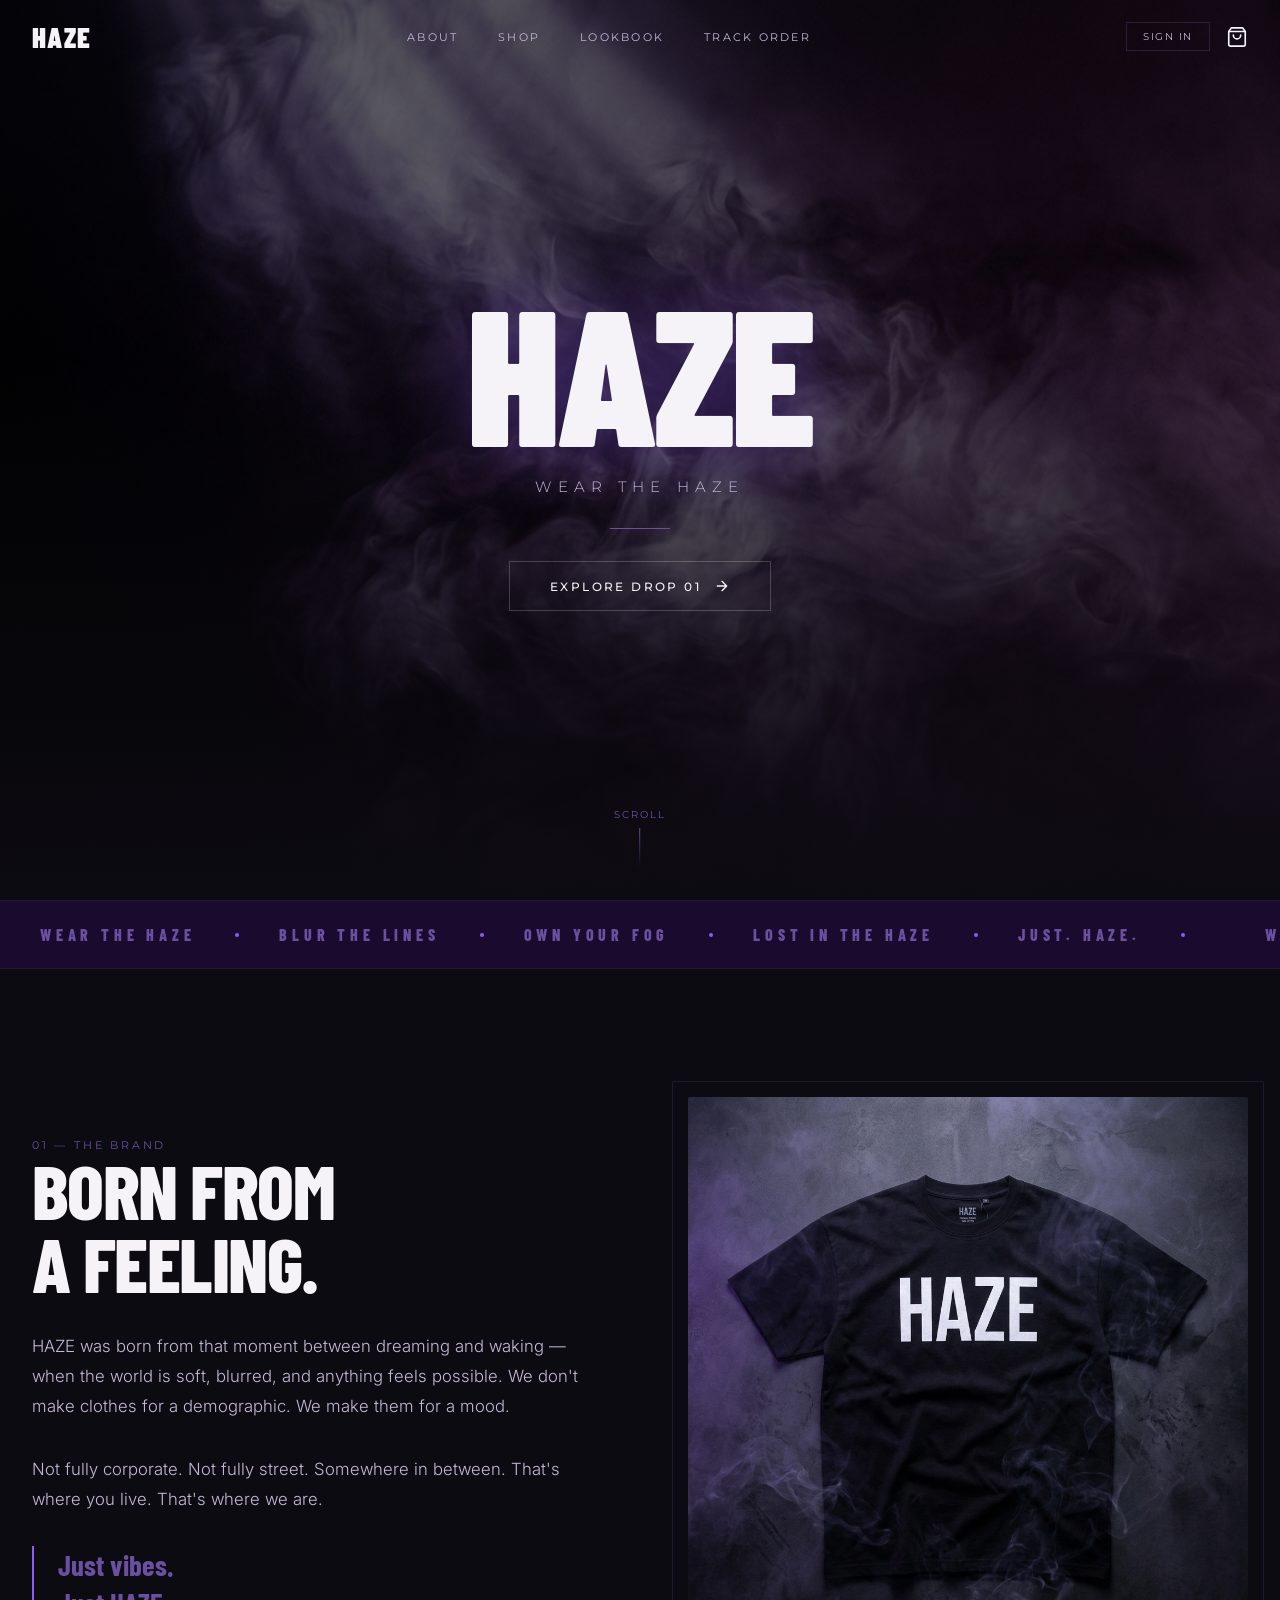
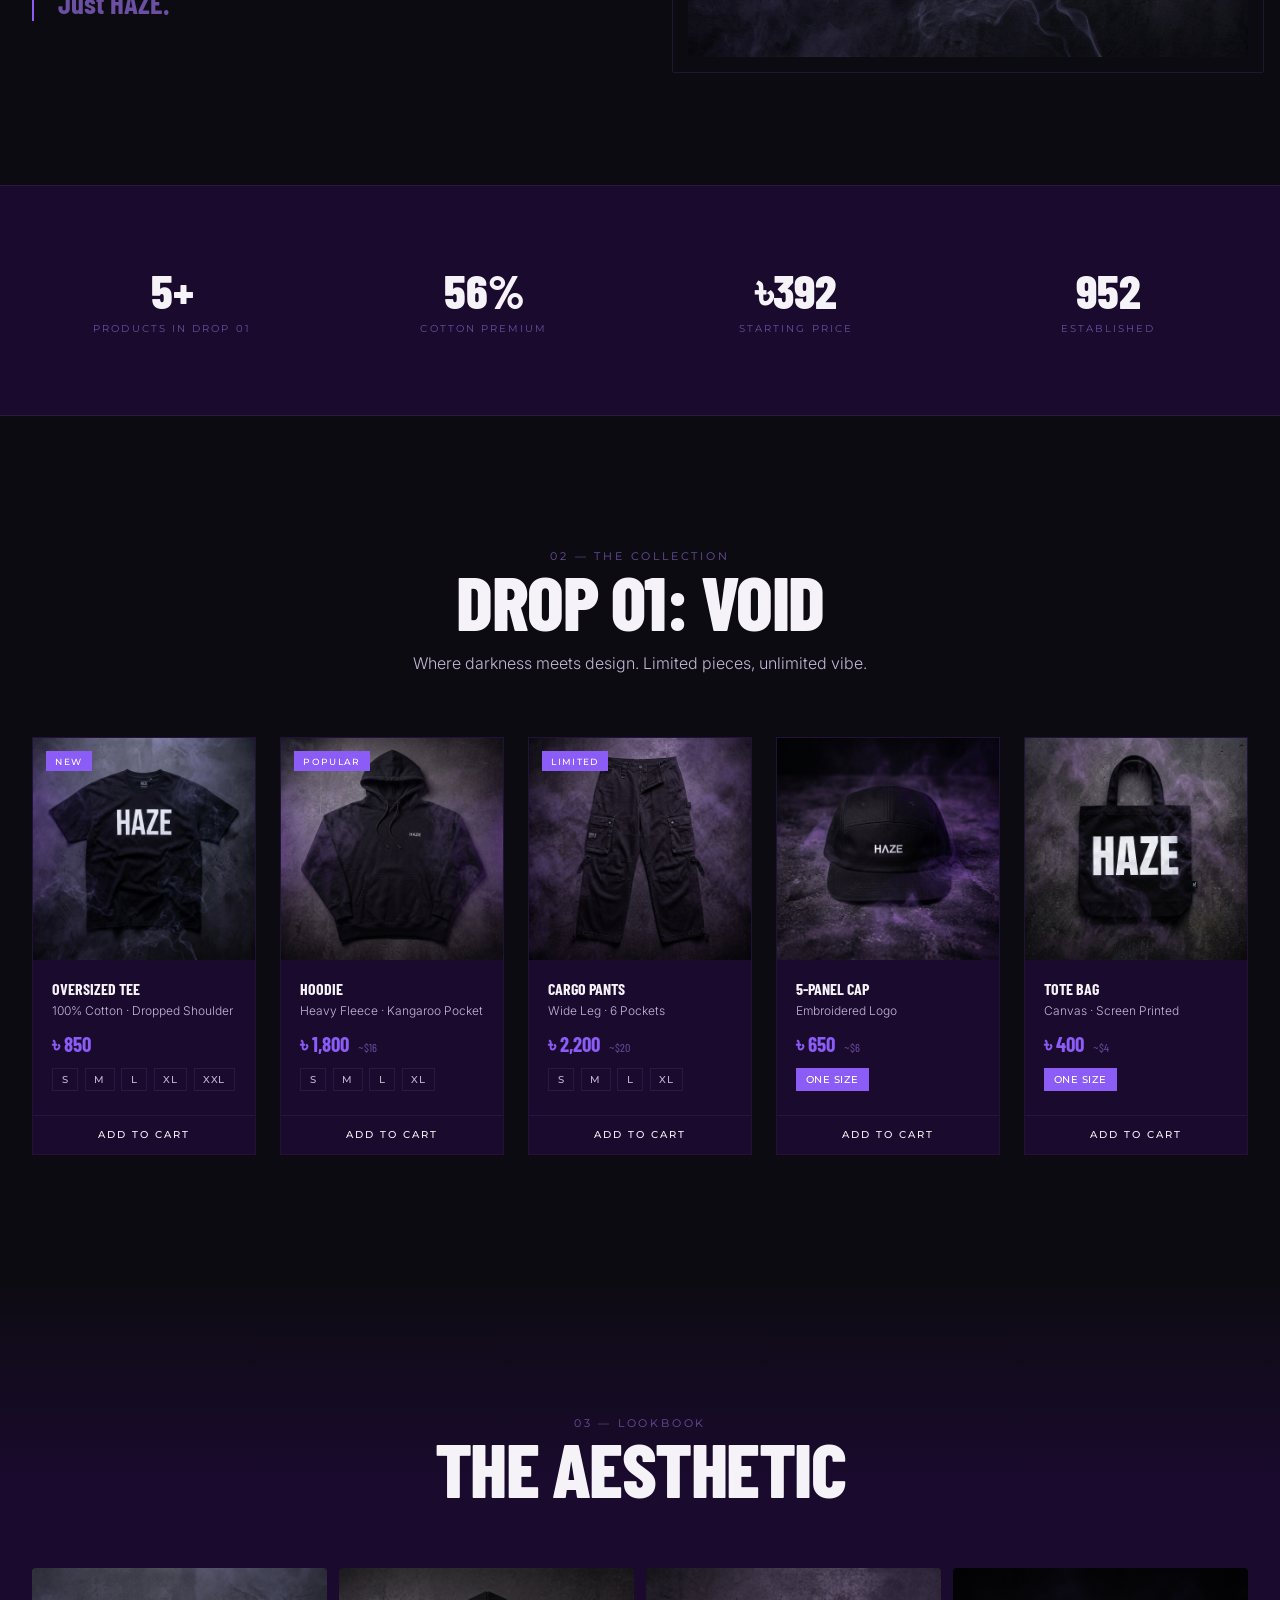
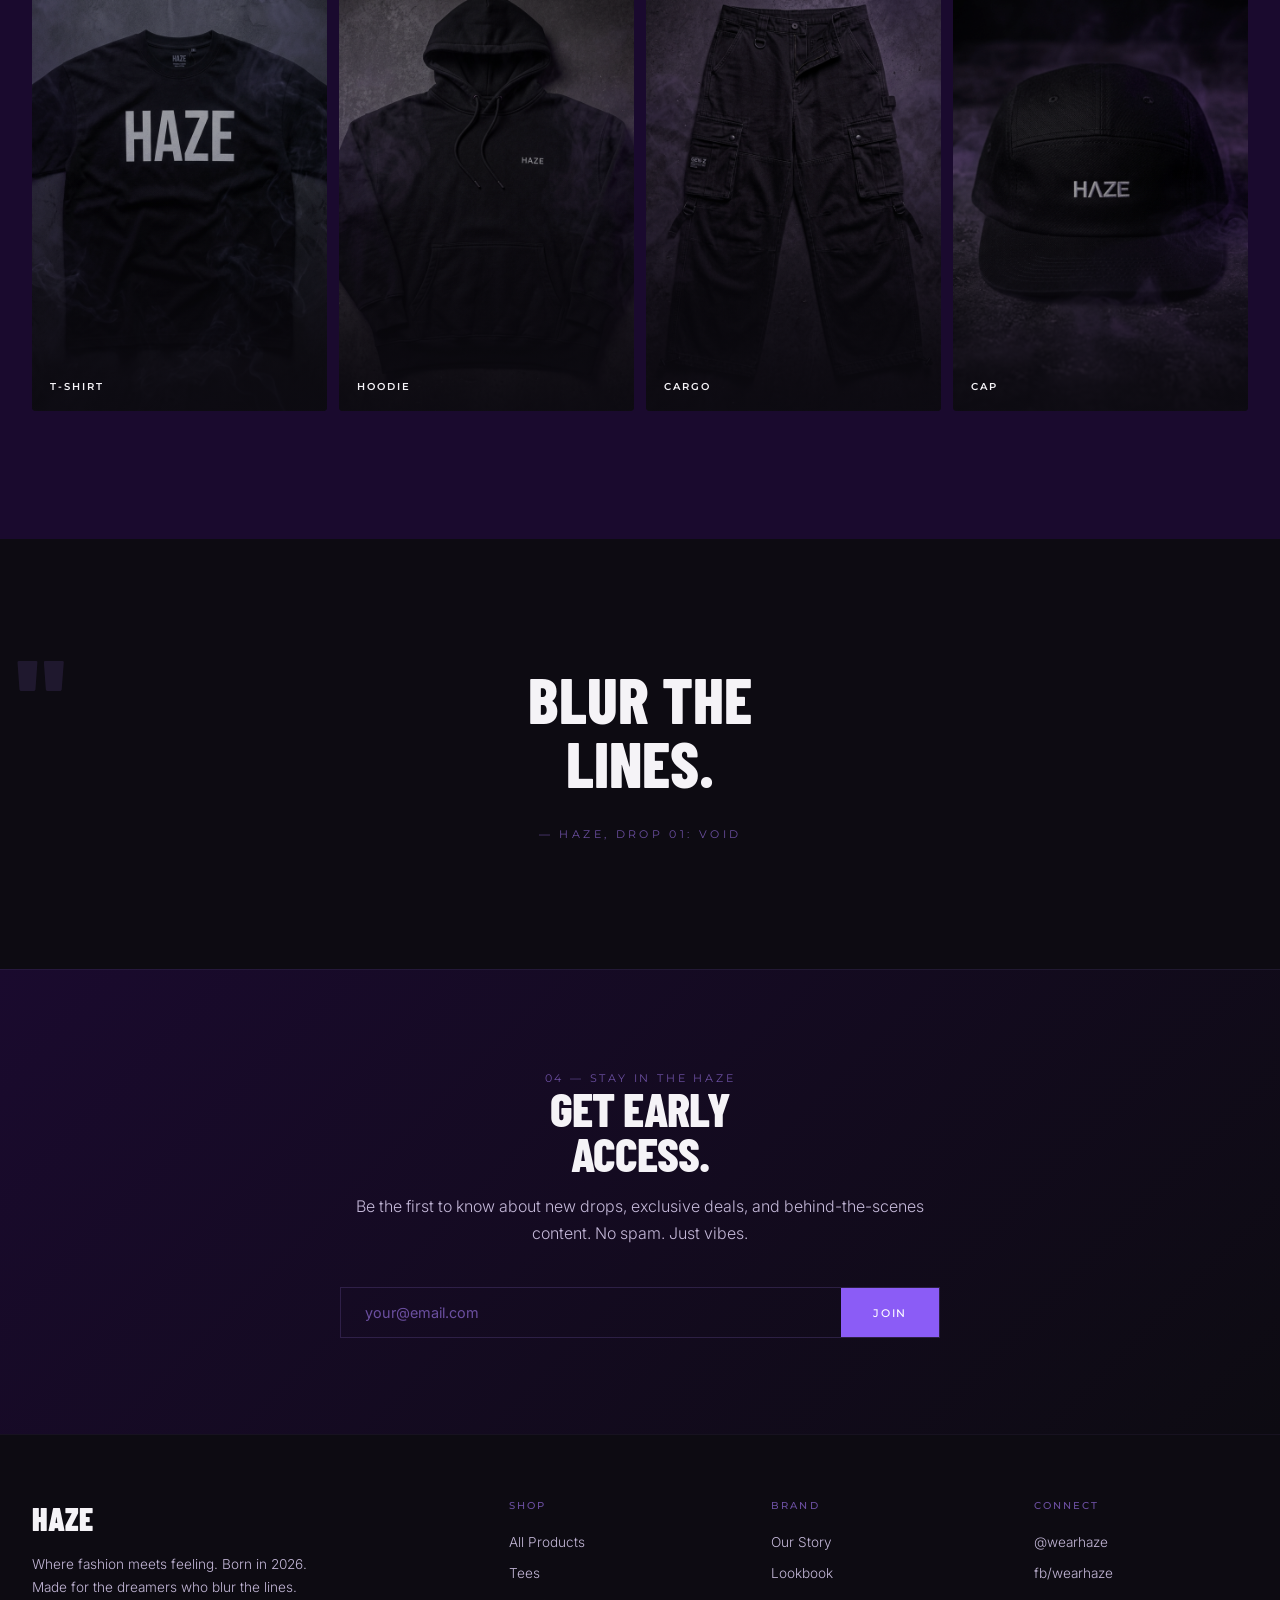
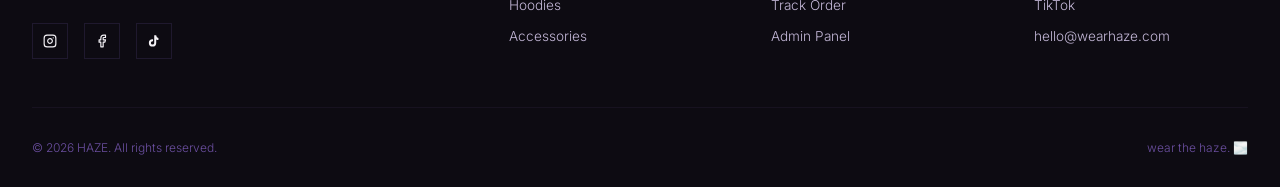
==== index.html @ 968340c3 "feat: add Meta Pixel (1795375104968007) to all pages with smart event tracking" ====
<!DOCTYPE html>
<html lang="en">
<head>
  <meta charset="UTF-8">
  <meta name="viewport" content="width=device-width, initial-scale=1.0">
  <meta http-equiv="Cache-Control" content="no-cache, no-store, must-revalidate">
  <meta http-equiv="Pragma" content="no-cache">
  <meta http-equiv="Expires" content="0">
  <title>HAZE — Wear the Haze | Streetwear Brand</title>
  <meta name="description" content="HAZE — Where fashion meets feeling. Premium Gen-Z streetwear. Oversized tees, hoodies, cargo pants & accessories. Wear the Haze.">
  <meta name="keywords" content="HAZE, streetwear, Gen-Z fashion, clothing brand, urban wear, premium fashion">
  <meta property="og:title" content="HAZE — Wear the Haze">
  <meta property="og:description" content="Premium Gen-Z streetwear. Where fashion meets feeling.">
  <meta property="og:type" content="website">
  <meta property="og:url" content="https://wearhaze.com">
  <link rel="stylesheet" href="style.css?v=11">
  <link rel="icon" href="data:image/svg+xml,<svg xmlns='http://www.w3.org/2000/svg' viewBox='0 0 100 100'><text y='85' font-size='80'>🌫</text></svg>">
  <!-- Meta Pixel -->
  <script>
  !function(f,b,e,v,n,t,s){if(f.fbq)return;n=f.fbq=function(){n.callMethod?
  n.callMethod.apply(n,arguments):n.queue.push(arguments)};
  if(!f._fbq)f._fbq=n;n.push=n;n.loaded=!0;n.version='2.0';
  n.queue=[];t=b.createElement(e);t.async=!0;
  t.src=v;s=b.getElementsByTagName(e)[0];
  s.parentNode.insertBefore(t,s)}(window, document,'script',
  'https://connect.facebook.net/en_US/fbevents.js');
  fbq('init', '1795375104968007');
  fbq('track', 'PageView');
  </script>
  <noscript><img height="1" width="1" style="display:none" src="https://www.facebook.com/tr?id=1795375104968007&ev=PageView&noscript=1"/></noscript>
  <!-- End Meta Pixel -->
</head>
<body>

  <!-- LOADER -->
  <div id="loader">
    <div class="loader-text">HAZE</div>
    <div class="loader-bar"><div class="loader-bar-inner"></div></div>
  </div>

  <!-- CURSOR GLOW -->
  <div class="cursor-glow"></div>

  <!-- TOAST -->
  <div id="haze-toast" class="haze-toast"></div>

  <!-- CART OVERLAY -->
  <div id="cart-overlay" class="cart-overlay"></div>

  <!-- CART DRAWER -->
  <div id="cart-drawer" class="cart-drawer">
    <div class="cart-header">
      <div class="cart-title">Your Cart <span class="cart-count" id="cart-count-drawer" style="display:none">0</span></div>
      <button class="cart-close-btn" id="cart-close">✕</button>
    </div>
    <div class="cart-body" id="cart-body"></div>
    <div class="cart-footer" id="cart-footer" style="display:none">
      <div class="cart-subtotals">
        <div class="cart-row"><span>Subtotal</span><span id="cart-total-amt">৳ 0</span></div>
        <div class="cart-row"><span>Shipping</span><span id="cart-shipping-amt">৳ 80</span></div>
        <div class="cart-row cart-grand"><span>Total</span><span id="cart-grand-total">৳ 0</span></div>
      </div>
      <button class="cart-checkout-btn" id="cart-checkout-btn">Proceed to Checkout</button>
      <a href="#products" class="cart-continue" id="cart-continue">← Continue Shopping</a>
    </div>
  </div>

  <!-- MOBILE MENU -->
  <div class="mobile-menu" id="mobile-menu">
    <a href="#home">Home</a>
    <a href="#about">About</a>
    <a href="#products">Shop</a>
    <a href="#lookbook">Lookbook</a>
    <a href="account.html">Track Order</a>
    <a href="#newsletter">Contact</a>
  </div>

  <!-- NAVBAR -->
  <nav class="navbar" id="navbar">
    <div class="container">
      <a href="#home" class="nav-logo">HAZE</a>
      <div class="nav-links">
        <a href="#about">About</a>
        <a href="#products">Shop</a>
        <a href="#lookbook">Lookbook</a>
        <a href="account.html">Track Order</a>
        <span id="nav-admin-link" style="display:none"><a href="admin.html" style="color:var(--accent)">Admin ⚡</a></span>
      </div>
      <div style="display:flex;align-items:center;gap:1rem">
        <!-- User Auth Button -->
        <div id="nav-user-area" style="position:relative">
          <!-- Shown when logged out -->
          <a href="auth.html" class="nav-auth-btn" id="nav-login-btn"
            style="font-family:var(--font-label);font-size:0.65rem;letter-spacing:0.15em;text-transform:uppercase;color:var(--ash);border:1px solid rgba(107,79,160,0.3);padding:0.45rem 1rem;transition:all 0.3s;display:inline-block">
            Sign In
          </a>
          <!-- Shown when logged in -->
          <div id="nav-user-btn" style="display:none;position:relative">
            <button onclick="toggleUserMenu()" style="font-family:var(--font-label);font-size:0.65rem;letter-spacing:0.1em;text-transform:uppercase;color:var(--ghost);border:1px solid rgba(107,79,160,0.3);padding:0.45rem 1rem;background:rgba(139,92,246,0.08);display:flex;align-items:center;gap:0.5rem;cursor:pointer">
              <span>👤</span><span id="nav-user-name">User</span><span style="font-size:0.5rem">▼</span>
            </button>
            <div id="user-dropdown" style="display:none;position:absolute;right:0;top:110%;background:var(--haze-purple);border:1px solid rgba(107,79,160,0.2);min-width:160px;z-index:999;padding:0.5rem 0">
              <div style="padding:0.5rem 1rem;font-size:0.75rem;color:var(--smoke);border-bottom:1px solid rgba(107,79,160,0.1)" id="nav-user-email"></div>
              <a href="account.html" style="display:block;padding:0.6rem 1rem;font-size:0.8rem;color:var(--ash);transition:background 0.2s" onmouseover="this.style.background='rgba(139,92,246,0.1)'" onmouseout="this.style.background=''">📦 My Orders</a>
              <div id="nav-admin-menu" style="display:none"><a href="admin.html" style="display:block;padding:0.6rem 1rem;font-size:0.8rem;color:var(--accent);transition:background 0.2s" onmouseover="this.style.background='rgba(139,92,246,0.1)'" onmouseout="this.style.background=''">⚡ Admin Panel</a></div>
              <div style="border-top:1px solid rgba(107,79,160,0.1);margin-top:0.3rem;padding-top:0.3rem">
                <button onclick="handleLogout()" style="width:100%;text-align:left;padding:0.6rem 1rem;font-size:0.8rem;color:#f87171;cursor:pointer;transition:background 0.2s" onmouseover="this.style.background='rgba(239,68,68,0.05)'" onmouseout="this.style.background=''">🚪 Sign Out</button>
              </div>
            </div>
          </div>
        </div>
        <!-- Cart Icon -->
        <button class="cart-toggle cart-icon-btn" aria-label="Open cart" id="cart-btn">
          <svg viewBox="0 0 24 24" fill="none" stroke="currentColor" stroke-width="1.8" stroke-linecap="round" stroke-linejoin="round" width="22" height="22"><path d="M6 2L3 6v14a2 2 0 002 2h14a2 2 0 002-2V6l-3-4z"/><line x1="3" y1="6" x2="21" y2="6"/><path d="M16 10a4 4 0 01-8 0"/></svg>
          <span class="cart-count" style="display:none">0</span>
        </button>
        <div class="nav-toggle" id="nav-toggle">
          <span></span><span></span><span></span>
        </div>
      </div>
    </div>
  </nav>

  <!-- HERO -->
  <section class="hero" id="home">
    <div class="hero-bg">
      <img src="images/hero-bg.png" alt="HAZE atmospheric background" id="hero-bg-img">
    </div>
    <div class="hero-overlay"></div>
    <div class="hero-content">
      <h1 class="hero-title" id="hero-title">HAZE</h1>
      <p class="hero-tagline" id="hero-tagline">Wear the Haze</p>
      <div class="hero-divider"></div>
      <a href="#products" class="hero-cta" id="hero-cta">
        <span id="hero-cta-text">Explore Drop 01</span>
        <svg viewBox="0 0 24 24" fill="none" stroke="currentColor" stroke-width="2" stroke-linecap="round" stroke-linejoin="round"><path d="M5 12h14M12 5l7 7-7 7"/></svg>
      </a>
    </div>
    <div class="hero-scroll">
      <span>Scroll</span>
      <div class="scroll-line"></div>
    </div>
  </section>

  <!-- MARQUEE -->
  <div class="marquee">
    <div class="marquee-track" id="marquee-track">
      <div class="marquee-item" id="marquee-text-1">Wear the Haze <span class="dot"></span> Blur the Lines <span class="dot"></span> Own Your Fog <span class="dot"></span> Lost in the Haze <span class="dot"></span> Just. Haze. <span class="dot"></span></div>
      <div class="marquee-item" id="marquee-text-2">Wear the Haze <span class="dot"></span> Blur the Lines <span class="dot"></span> Own Your Fog <span class="dot"></span> Lost in the Haze <span class="dot"></span> Just. Haze. <span class="dot"></span></div>
      <div class="marquee-item">Wear the Haze <span class="dot"></span> Blur the Lines <span class="dot"></span> Own Your Fog <span class="dot"></span> Lost in the Haze <span class="dot"></span> Just. Haze. <span class="dot"></span></div>
      <div class="marquee-item">Wear the Haze <span class="dot"></span> Blur the Lines <span class="dot"></span> Own Your Fog <span class="dot"></span> Lost in the Haze <span class="dot"></span> Just. Haze. <span class="dot"></span></div>
    </div>
  </div>

  <!-- ABOUT -->
  <section class="about" id="about">
    <div class="container">
      <div class="about-grid">
        <div class="about-content">
          <span class="section-label reveal">01 — The Brand</span>
          <h2 class="section-title reveal reveal-delay-1" id="about-heading">Born from<br>a feeling.</h2>
          <p class="about-text reveal reveal-delay-2" id="about-text1">HAZE was born from that moment between dreaming and waking — when the world is soft, blurred, and anything feels possible. We don't make clothes for a demographic. We make them for a mood.</p>
          <p class="about-text reveal reveal-delay-3" id="about-text2">Not fully corporate. Not fully street. Somewhere in between. That's where you live. That's where we are.</p>
          <p class="about-highlight reveal reveal-delay-4" id="about-highlight">Just vibes.<br>Just HAZE.</p>
        </div>
        <div class="about-image reveal reveal-delay-2">
          <img src="images/product-tee.png" alt="HAZE Oversized Tee" id="about-section-img">
        </div>
      </div>
    </div>
  </section>

  <!-- STATS -->
  <section class="stats">
    <div class="container">
      <div class="stats-grid">
        <div class="stat-item reveal"><div class="stat-number" id="stat1-num" data-target="5" data-suffix="+">0</div><div class="stat-label" id="stat1-label">Products in Drop 01</div></div>
        <div class="stat-item reveal reveal-delay-1"><div class="stat-number" id="stat2-num" data-target="100" data-suffix="%">0</div><div class="stat-label" id="stat2-label">Cotton Premium</div></div>
        <div class="stat-item reveal reveal-delay-2"><div class="stat-number" id="stat3-num" data-target="850" data-prefix="৳">0</div><div class="stat-label" id="stat3-label">Starting Price</div></div>
        <div class="stat-item reveal reveal-delay-3"><div class="stat-number" id="stat4-num" data-target="2026">0</div><div class="stat-label" id="stat4-label">Established</div></div>
      </div>
    </div>
  </section>

  <!-- PRODUCTS -->
  <section class="products" id="products">
    <div class="container">
      <div class="products-header">
        <span class="section-label reveal">02 — The Collection</span>
        <h2 class="section-title reveal reveal-delay-1" id="shop-title">Drop 01: Void</h2>
        <p class="products-subtitle reveal reveal-delay-2" id="shop-subtitle">Where darkness meets design. Limited pieces, unlimited vibe.</p>
      </div>
      <div class="products-grid" id="products-grid">

        <!-- Product 1: Tee -->
        <div class="product-card reveal" data-product-id="haze-tee-001">
          <div class="product-image">
            <img src="images/product-tee.png" alt="HAZE Oversized Tee" loading="lazy">
            <span class="product-tag">New</span>
            <div class="product-card-actions">
              <button class="quick-view-btn" onclick="openQuickView('haze-tee-001')">Quick View</button>
              <a href="product.html?id=haze-tee-001" class="view-detail-btn">View Details</a>
            </div>
          </div>
          <div class="product-info">
            <h3 class="product-name"><a href="product.html?id=haze-tee-001" style="color:inherit;text-decoration:none">Oversized Tee</a></h3>
            <p class="product-desc">100% Cotton · Dropped Shoulder</p>
            <div class="product-price">৳ 850</div>
            <div class="size-selector" data-product="haze-tee-001">
              <span class="size-btn" data-size="S">S</span>
              <span class="size-btn" data-size="M">M</span>
              <span class="size-btn" data-size="L">L</span>
              <span class="size-btn" data-size="XL">XL</span>
              <span class="size-btn" data-size="XXL">XXL</span>
            </div>
          </div>
          <button class="product-btn" onclick="addToCartFromCard('haze-tee-001',this)">Add to Cart</button>
        </div>

        <!-- Product 2: Hoodie -->
        <div class="product-card reveal reveal-delay-1" data-product-id="haze-hoodie-001">
          <div class="product-image">
            <img src="images/product-hoodie.png" alt="HAZE Hoodie" loading="lazy">
            <span class="product-tag">Popular</span>
            <div class="product-card-actions">
              <button class="quick-view-btn" onclick="openQuickView('haze-hoodie-001')">Quick View</button>
              <a href="product.html?id=haze-hoodie-001" class="view-detail-btn">View Details</a>
            </div>
          </div>
          <div class="product-info">
            <h3 class="product-name"><a href="product.html?id=haze-hoodie-001" style="color:inherit;text-decoration:none">Hoodie</a></h3>
            <p class="product-desc">Heavy Fleece · Kangaroo Pocket</p>
            <div class="product-price">৳ 1,800 <span class="usd">~$16</span></div>
            <div class="size-selector" data-product="haze-hoodie-001">
              <span class="size-btn" data-size="S">S</span>
              <span class="size-btn" data-size="M">M</span>
              <span class="size-btn" data-size="L">L</span>
              <span class="size-btn" data-size="XL">XL</span>
            </div>
          </div>
          <button class="product-btn" onclick="addToCartFromCard('haze-hoodie-001',this)">Add to Cart</button>
        </div>

        <!-- Product 3: Cargo -->
        <div class="product-card reveal reveal-delay-2" data-product-id="haze-cargo-001">
          <div class="product-image">
            <img src="images/product-cargo.png" alt="HAZE Cargo Pants" loading="lazy">
            <span class="product-tag">Limited</span>
            <div class="product-card-actions">
              <button class="quick-view-btn" onclick="openQuickView('haze-cargo-001')">Quick View</button>
              <a href="product.html?id=haze-cargo-001" class="view-detail-btn">View Details</a>
            </div>
          </div>
          <div class="product-info">
            <h3 class="product-name"><a href="product.html?id=haze-cargo-001" style="color:inherit;text-decoration:none">Cargo Pants</a></h3>
            <p class="product-desc">Wide Leg · 6 Pockets</p>
            <div class="product-price">৳ 2,200 <span class="usd">~$20</span></div>
            <div class="size-selector" data-product="haze-cargo-001">
              <span class="size-btn" data-size="S">S</span>
              <span class="size-btn" data-size="M">M</span>
              <span class="size-btn" data-size="L">L</span>
              <span class="size-btn" data-size="XL">XL</span>
            </div>
          </div>
          <button class="product-btn" onclick="addToCartFromCard('haze-cargo-001',this)">Add to Cart</button>
        </div>

        <!-- Product 4: Cap -->
        <div class="product-card reveal reveal-delay-3" data-product-id="haze-cap-001">
          <div class="product-image">
            <img src="images/product-cap.png" alt="HAZE 5-Panel Cap" loading="lazy">
            <div class="product-card-actions">
              <button class="quick-view-btn" onclick="openQuickView('haze-cap-001')">Quick View</button>
              <a href="product.html?id=haze-cap-001" class="view-detail-btn">View Details</a>
            </div>
          </div>
          <div class="product-info">
            <h3 class="product-name"><a href="product.html?id=haze-cap-001" style="color:inherit;text-decoration:none">5-Panel Cap</a></h3>
            <p class="product-desc">Embroidered Logo</p>
            <div class="product-price">৳ 650 <span class="usd">~$6</span></div>
            <div class="size-selector" data-product="haze-cap-001">
              <span class="size-btn selected" data-size="One Size">One Size</span>
            </div>
          </div>
          <button class="product-btn" onclick="addToCartFromCard('haze-cap-001',this)">Add to Cart</button>
        </div>

        <!-- Product 5: Tote -->
        <div class="product-card reveal reveal-delay-4" data-product-id="haze-tote-001">
          <div class="product-image">
            <img src="images/product-tote.png" alt="HAZE Tote Bag" loading="lazy">
            <div class="product-card-actions">
              <button class="quick-view-btn" onclick="openQuickView('haze-tote-001')">Quick View</button>
              <a href="product.html?id=haze-tote-001" class="view-detail-btn">View Details</a>
            </div>
          </div>
          <div class="product-info">
            <h3 class="product-name"><a href="product.html?id=haze-tote-001" style="color:inherit;text-decoration:none">Tote Bag</a></h3>
            <p class="product-desc">Canvas · Screen Printed</p>
            <div class="product-price">৳ 400 <span class="usd">~$4</span></div>
            <div class="size-selector" data-product="haze-tote-001">
              <span class="size-btn selected" data-size="One Size">One Size</span>
            </div>
          </div>
          <button class="product-btn" onclick="addToCartFromCard('haze-tote-001',this)">Add to Cart</button>
        </div>

      </div>
    </div>
  </section>

  <!-- LOOKBOOK -->
  <section class="lookbook" id="lookbook">
    <div class="lookbook-content">
      <div class="container">
        <div class="lookbook-header">
          <span class="section-label reveal">03 — Lookbook</span>
          <h2 class="section-title reveal reveal-delay-1">The Aesthetic</h2>
        </div>
        <div class="lookbook-grid" id="lookbook-grid">
          <!-- Loaded dynamically from settings -->
          <div class="lookbook-item reveal" onclick="goToCategory('t-shirt')">
            <img src="images/product-tee.png" alt="HAZE Lookbook — T-Shirt" loading="lazy">
            <span class="lookbook-label">T-Shirt</span>
            <span class="lookbook-arrow">Shop →</span>
          </div>
          <div class="lookbook-item reveal reveal-delay-1" onclick="goToCategory('hoodie')">
            <img src="images/product-hoodie.png" alt="HAZE Lookbook — Hoodie" loading="lazy">
            <span class="lookbook-label">Hoodie</span>
            <span class="lookbook-arrow">Shop →</span>
          </div>
          <div class="lookbook-item reveal reveal-delay-2" onclick="goToCategory('cargo')">
            <img src="images/product-cargo.png" alt="HAZE Lookbook — Cargo" loading="lazy">
            <span class="lookbook-label">Cargo</span>
            <span class="lookbook-arrow">Shop →</span>
          </div>
          <div class="lookbook-item reveal reveal-delay-3" onclick="goToCategory('cap')">
            <img src="images/product-cap.png" alt="HAZE Lookbook — Cap" loading="lazy">
            <span class="lookbook-label">Cap</span>
            <span class="lookbook-arrow">Shop →</span>
          </div>
        </div>
      </div>
    </div>
  </section>

  <!-- BRAND QUOTE -->
  <section class="brand-quote">
    <div class="container">
      <blockquote class="reveal" id="quote-text">Blur the<br>Lines.</blockquote>
      <p class="quote-author reveal reveal-delay-1" id="quote-author">— HAZE, Drop 01: VOID</p>
    </div>
  </section>

  <!-- NEWSLETTER -->
  <section class="newsletter" id="newsletter">
    <div class="container">
      <div class="newsletter-inner">
        <span class="section-label reveal">04 — Stay in the Haze</span>
        <h2 class="section-title reveal reveal-delay-1">Get early<br>access.</h2>
        <p class="newsletter-desc reveal reveal-delay-2">Be the first to know about new drops, exclusive deals, and behind-the-scenes content. No spam. Just vibes.</p>
        <form class="newsletter-form reveal reveal-delay-3">
          <input type="email" placeholder="your@email.com" required id="email-input">
          <button type="submit" id="btn-subscribe">Join</button>
        </form>
      </div>
    </div>
  </section>

  <!-- FOOTER -->
  <footer class="footer">
    <div class="container">
      <div class="footer-grid">
        <div class="footer-brand">
          <div class="footer-logo">HAZE</div>
          <p>Where fashion meets feeling. Born in 2026. Made for the dreamers who blur the lines.</p>
          <div class="footer-social">
            <a href="https://instagram.com/wearhaze" target="_blank" rel="noopener" aria-label="Instagram" id="social-ig">
              <svg viewBox="0 0 24 24" fill="none" stroke="currentColor" stroke-width="2" stroke-linecap="round" stroke-linejoin="round"><rect x="2" y="2" width="20" height="20" rx="5" ry="5"/><path d="M16 11.37A4 4 0 1 1 12.63 8 4 4 0 0 1 16 11.37z"/><line x1="17.5" y1="6.5" x2="17.51" y2="6.5"/></svg>
            </a>
            <a href="https://facebook.com/wearhaze" target="_blank" rel="noopener" aria-label="Facebook" id="social-fb">
              <svg viewBox="0 0 24 24" fill="none" stroke="currentColor" stroke-width="2" stroke-linecap="round" stroke-linejoin="round"><path d="M18 2h-3a5 5 0 0 0-5 5v3H7v4h3v8h4v-8h3l1-4h-4V7a1 1 0 0 1 1-1h3z"/></svg>
            </a>
            <a href="https://tiktok.com/@wearhaze" target="_blank" rel="noopener" aria-label="TikTok" id="social-tt">
              <svg viewBox="0 0 24 24" fill="currentColor"><path d="M19.59 6.69a4.83 4.83 0 0 1-3.77-4.25V2h-3.45v13.67a2.89 2.89 0 0 1-2.88 2.5 2.89 2.89 0 0 1 0-5.78 2.92 2.92 0 0 1 .88.13V9.02a6.38 6.38 0 0 0-.88-.07 6.29 6.29 0 0 0 0 12.58 6.29 6.29 0 0 0 6.29-6.29V9.24a8.26 8.26 0 0 0 3.81.96V6.69z"/></svg>
            </a>
          </div>
        </div>
        <div class="footer-col">
          <h4>Shop</h4>
          <ul>
            <li><a href="#products">All Products</a></li>
            <li><a href="#products">Tees</a></li>
            <li><a href="#products">Hoodies</a></li>
            <li><a href="#products">Accessories</a></li>
          </ul>
        </div>
        <div class="footer-col">
          <h4>Brand</h4>
          <ul>
            <li><a href="#about">Our Story</a></li>
            <li><a href="#lookbook">Lookbook</a></li>
            <li><a href="account.html">Track Order</a></li>
            <li><a href="admin.html">Admin Panel</a></li>
          </ul>
        </div>
        <div class="footer-col">
          <h4>Connect</h4>
          <ul>
            <li><a href="https://instagram.com/wearhaze" target="_blank">@wearhaze</a></li>
            <li><a href="https://facebook.com/wearhaze" target="_blank">fb/wearhaze</a></li>
            <li><a href="https://tiktok.com/@wearhaze" target="_blank">TikTok</a></li>
            <li><a href="mailto:hello@wearhaze.com">hello@wearhaze.com</a></li>
          </ul>
        </div>
      </div>
      <div class="footer-bottom">
        <p>&copy; 2026 HAZE. All rights reserved.</p>
        <p>wear the haze. 🌫️</p>
      </div>
    </div>
  </footer>

  <!-- QUICK VIEW MODAL -->
  <div class="quick-view-modal" id="qv-modal">
    <div class="qv-content" id="qv-content">
      <div class="qv-close" onclick="closeQuickView()">✕</div>
      <div class="qv-image">
        <img src="" id="qv-img" alt="Product Image">
      </div>
      <div class="qv-details">
        <h3 class="qv-title" id="qv-title">Product Name</h3>
        <div class="qv-price" id="qv-price">৳ 0</div>
        <div class="qv-desc" id="qv-desc">Product description goes here.</div>
        <div>
          <span style="font-family:var(--font-label);font-size:0.65rem;color:var(--smoke);text-transform:uppercase;letter-spacing:0.1em;margin-bottom:0.5rem;display:block">Select Size</span>
          <div class="size-selector" id="qv-sizes" style="margin-bottom:1rem">
            <!-- Sizes injected here -->
          </div>
        </div>
        <button class="qv-add-btn" id="qv-add-btn" onclick="addToCartFromQV()">Add to Cart</button>
      </div>
    </div>
  </div>

  <script src="data.js?v=14"></script>
  <script src="cart.js?v=11"></script>
  <script src="script.js?v=11"></script>
  <script>
    // ── USER AUTH & SETTINGS NAV ─────────────────────────
    (async function initPageData() {
      const user = HazeDB.getCurrentUser();
      if (user) {
        document.getElementById('nav-login-btn').style.display = 'none';
        document.getElementById('nav-user-btn').style.display = 'block';
        document.getElementById('nav-user-name').textContent = user.name.split(' ')[0];
        document.getElementById('nav-user-email').textContent = user.email;
        if (HazeDB.isCurrentUserAdmin()) {
          document.getElementById('nav-admin-menu').style.display = 'block';
          document.getElementById('nav-admin-link').style.display = 'inline';
        }
      }

      // Load Settings
      try {
        const settings = await HazeDB.getSettings();
        if (settings) {
          // Social links
          if (settings.instagram) document.getElementById('social-ig').href = settings.instagram;
          if (settings.facebook)  document.getElementById('social-fb').href = settings.facebook;
          if (settings.tiktok)    document.getElementById('social-tt').href = settings.tiktok;

          // ── HERO ──────────────────────────────
          if (settings.heroTitle)   { const el = document.getElementById('hero-title');    if (el) el.textContent = settings.heroTitle; }
          if (settings.heroTagline) { const el = document.getElementById('hero-tagline');  if (el) el.textContent = settings.heroTagline; }
          if (settings.heroCTA)     { const el = document.getElementById('hero-cta-text'); if (el) el.textContent = settings.heroCTA; }
          if (settings.heroBgImage) { const el = document.getElementById('hero-bg-img');   if (el) el.src = settings.heroBgImage; }

          // ── ABOUT ─────────────────────────────
          if (settings.aboutImage) {
            const el = document.getElementById('about-section-img'); if (el) el.src = settings.aboutImage;
          }
          if (settings.aboutHeading)   { const el = document.getElementById('about-heading');   if (el) el.innerHTML = settings.aboutHeading; }
          if (settings.aboutText1)     { const el = document.getElementById('about-text1');     if (el) el.textContent = settings.aboutText1; }
          if (settings.aboutText2)     { const el = document.getElementById('about-text2');     if (el) el.textContent = settings.aboutText2; }
          if (settings.aboutHighlight) { const el = document.getElementById('about-highlight'); if (el) el.textContent = settings.aboutHighlight; }

          // ── SHOP ──────────────────────────────
          if (settings.shopTitle)    { const el = document.getElementById('shop-title');    if (el) el.textContent = settings.shopTitle; }
          if (settings.shopSubtitle) { const el = document.getElementById('shop-subtitle'); if (el) el.textContent = settings.shopSubtitle; }

          // ── STATS ─────────────────────────────
          if (settings.stat1Num)   { const el = document.getElementById('stat1-num');   if (el) el.dataset.target = settings.stat1Num; }
          if (settings.stat1Label) { const el = document.getElementById('stat1-label'); if (el) el.textContent = settings.stat1Label; }
          if (settings.stat2Num)   { const el = document.getElementById('stat2-num');   if (el) el.dataset.target = settings.stat2Num; }
          if (settings.stat2Label) { const el = document.getElementById('stat2-label'); if (el) el.textContent = settings.stat2Label; }
          if (settings.stat3Num)   { const el = document.getElementById('stat3-num');   if (el) el.dataset.target = settings.stat3Num; }
          if (settings.stat3Label) { const el = document.getElementById('stat3-label'); if (el) el.textContent = settings.stat3Label; }
          if (settings.stat4Num)   { const el = document.getElementById('stat4-num');   if (el) el.dataset.target = settings.stat4Num; }
          if (settings.stat4Label) { const el = document.getElementById('stat4-label'); if (el) el.textContent = settings.stat4Label; }

          // ── MARQUEE ───────────────────────────
          if (settings.marqueeText) {
            const track = document.getElementById('marquee-track');
            if (track) {
              track.querySelectorAll('.marquee-item').forEach(function(el) {
                el.textContent = settings.marqueeText;
              });
            }
          }

          // ── BRAND QUOTE ───────────────────────
          if (settings.quoteText)   { const el = document.getElementById('quote-text');   if (el) el.innerHTML = settings.quoteText.replace(/\n/g, '<br>'); }
          if (settings.quoteAuthor) { const el = document.getElementById('quote-author'); if (el) el.textContent = settings.quoteAuthor; }

          // Legacy tagline fallback
          if (!settings.heroTagline && settings.tagline) {
            const el = document.getElementById('hero-tagline'); if (el) el.textContent = settings.tagline;
          }

          // ── LOOKBOOK ──────────────────────────
          let lbItems = settings.lookbookItems;
          if (typeof lbItems === 'string') {
            try { lbItems = JSON.parse(lbItems); } catch(e) { lbItems = null; }
          }
          if (lbItems && Array.isArray(lbItems) && lbItems.length > 0) {
            const lbGrid = document.getElementById('lookbook-grid');
            if (lbGrid) {
              lbGrid.innerHTML = lbItems.map((item) => `
                <div class="lookbook-item reveal" onclick="goToCategory('${item.category || ''}')">
                  <img src="${item.img}" alt="HAZE Lookbook — ${item.label}" loading="lazy">
                  <span class="lookbook-label">${item.label}</span>
                  <span class="lookbook-arrow">Shop →</span>
                </div>
              `).join('');
              setTimeout(() => {
                lbGrid.querySelectorAll('.reveal').forEach(el => el.classList.add('visible'));
              }, 100);
            }
          }
        }
      } catch (e) { console.error('Settings load error:', e); }


      // Load Products from DB (if any added via Admin Panel)
      try {
        const dbProducts = await HazeDB.getProducts();
        if (dbProducts && dbProducts.length > 0) {
          const grid = document.getElementById('products-grid');
          grid.innerHTML = dbProducts.map((p, idx) => {
            const sizes = Array.isArray(p.sizes) ? p.sizes : (p.sizes || '').split(',').map(s => s.trim()).filter(Boolean);
            const hasDiscount = p.originalPrice && p.originalPrice > p.price;
            const origPriceHtml = hasDiscount
              ? `<span style="text-decoration:line-through;color:var(--smoke);font-size:0.82em;margin-left:0.5rem;opacity:0.7">৳ ${p.originalPrice.toLocaleString()}</span>
                 <span style="background:#ef4444;color:#fff;font-size:0.65em;padding:0.15rem 0.4rem;border-radius:3px;margin-left:0.4rem;font-weight:700;vertical-align:middle">SALE</span>`
              : '';
            const tagText = p.tag || (hasDiscount ? 'Sale' : '');
            return `
              <div class="product-card reveal" data-product-id="${p.id}" data-category="${(p.category||'').toLowerCase()}">
                <div class="product-image">
                  <img src="${p.image || 'images/product-tee.png'}" alt="${p.name}" loading="lazy">
                  ${tagText ? `<span class="product-tag">${tagText}</span>` : ''}
                  <div class="product-card-actions">
                    <button class="quick-view-btn" onclick="openQuickView('${p.id}')">Quick View</button>
                    <a href="product.html?id=${p.id}" class="view-detail-btn">View Details</a>
                  </div>
                </div>
                <div class="product-info">
                  <h3 class="product-name"><a href="product.html?id=${p.id}" style="color:inherit;text-decoration:none">${p.name}</a></h3>
                  <p class="product-desc">${p.description || ''}</p>
                  <div class="product-price">৳ ${p.price.toLocaleString()} ${origPriceHtml}</div>
                  <div class="size-selector" data-product="${p.id}">
                    ${sizes.map((s, i) => `<span class="size-btn ${i === 0 ? 'selected' : ''}" data-size="${s}" onclick="selectSizeBtn(this)">${s}</span>`).join('')}
                  </div>
                </div>
                <button class="product-btn" onclick="addToCartFromCard('${p.id}',this)">Add to Cart</button>
              </div>
            `;
          }).join('');
          
          // Show them since they bypass the IntersectionObserver on load
          setTimeout(() => {
            grid.querySelectorAll('.reveal').forEach(el => el.classList.add('visible'));
          }, 50);
        }
      } catch (e) { console.error('Products load error:', e); }
    })();

    // ── LOOKBOOK CATEGORY FILTER ──────────────────────
    function goToCategory(category) {
      // Map lookbook category names to data-category values
      const catMap = {
        't-shirt': ['t-shirt', 'tshirt', 't shirt', 'tops'],
        'hoodie':  ['hoodie', 'hoodies'],
        'cargo':   ['cargo', 'pants', 'bottoms'],
        'cap':     ['cap', 'caps', 'accessories', 'hat']
      };
      const validCats = catMap[category] || [category];

      // Show all cards first, then hide non-matching ones
      const grid = document.getElementById('products-grid');
      const cards = grid.querySelectorAll('.product-card');
      let found = 0;

      cards.forEach(card => {
        const cardCat = (card.dataset.category || '').toLowerCase();
        const match = validCats.includes(cardCat);
        card.style.display = match ? '' : 'none';
        if (match) found++;
      });

      // If no DB cards match, still scroll (static HTML cards won't have data-category)
      if (found === 0) {
        cards.forEach(card => card.style.display = '');
      }

      // Scroll to shop section
      const shopSection = document.getElementById('products');
      if (shopSection) {
        shopSection.scrollIntoView({ behavior: 'smooth' });
      }
    }

    function selectSizeBtn(btn) {
      const parent = btn.closest('.size-selector');
      parent.querySelectorAll('.size-btn').forEach(b => b.classList.remove('selected'));
      btn.classList.add('selected');
    }

    function toggleUserMenu() {
      const dd = document.getElementById('user-dropdown');
      dd.style.display = dd.style.display === 'none' ? 'block' : 'none';
    }
    document.addEventListener('click', (e) => {
      if (!document.getElementById('nav-user-area').contains(e.target)) {
        const dd = document.getElementById('user-dropdown');
        if (dd) dd.style.display = 'none';
      }
    });
    function handleLogout() {
      HazeDB.logoutUser();
      window.location.reload();
    }

    // Size selector logic
    document.querySelectorAll('.size-selector').forEach(selector => {
      selector.querySelectorAll('.size-btn').forEach(btn => {
        btn.addEventListener('click', () => {
          selector.querySelectorAll('.size-btn').forEach(b => b.classList.remove('selected'));
          btn.classList.add('selected');
        });
      });
    });

    // Add to cart from product card
    function addToCartFromCard(productId, btn) {
      const card = btn.closest('.product-card');
      const selectedSize = card.querySelector('.size-btn.selected');
      if (!selectedSize) {
        const t = document.getElementById('haze-toast');
        t.textContent = '⚠ Please select a size first';
        t.classList.add('show');
        setTimeout(() => t.classList.remove('show'), 2500);
        const sel = card.querySelector('.size-selector');
        sel.style.animation = 'shake 0.4s ease';
        setTimeout(() => sel.style.animation = '', 400);
        return;
      }
      HazeCart.add(productId, selectedSize.dataset.size);
    }

    // Quick View Logic
    let currentQVProduct = null;
    async function openQuickView(productId) {
      // First try the API
      let product = await HazeDB.getProduct(productId);

      // Fallback: read data from the card DOM (for hardcoded/static products)
      if (!product) {
        const card = document.querySelector(`.product-card[data-product-id="${productId}"]`);
        if (!card) return;
        const img    = card.querySelector('.product-image img');
        const name   = card.querySelector('.product-name');
        const price  = card.querySelector('.product-price');
        const desc   = card.querySelector('.product-desc');
        const sizes  = [...card.querySelectorAll('.size-btn')].map(b => b.dataset.size);
        const tag    = card.querySelector('.product-tag');

        // Parse price number from text like "৳ 850 ~$8"
        const priceText = price ? price.textContent.replace(/[^\d]/g, '') : '0';

        product = {
          id: productId,
          name: name ? name.textContent.trim() : '',
          description: desc ? desc.textContent.trim() : '',
          price: parseInt(priceText) || 0,
          image: img ? img.src : '',
          sizes: sizes,
          tag: tag ? tag.textContent.trim() : '',
          stock: 99
        };
      }

      currentQVProduct = product;
      document.getElementById('qv-img').src = product.image || '';
      document.getElementById('qv-title').textContent = product.name;
      document.getElementById('qv-price').textContent = `৳ ${product.price.toLocaleString()}`;
      document.getElementById('qv-desc').textContent = product.description || '';
      
      const sizeContainer = document.getElementById('qv-sizes');
      sizeContainer.innerHTML = '';
      const sizes = Array.isArray(product.sizes) ? product.sizes : (product.sizes || '').split(',').map(s => s.trim()).filter(Boolean);
      sizes.forEach((s, i) => {
        const btn = document.createElement('span');
        btn.className = `size-btn ${i === 0 ? 'selected' : ''}`;
        btn.textContent = s;
        btn.dataset.size = s;
        btn.onclick = () => {
          sizeContainer.querySelectorAll('.size-btn').forEach(b => b.classList.remove('selected'));
          btn.classList.add('selected');
        };
        sizeContainer.appendChild(btn);
      });
      document.getElementById('qv-modal').classList.add('active');
    }

    function closeQuickView() {
      document.getElementById('qv-modal').classList.remove('active');
      currentQVProduct = null;
    }

    function addToCartFromQV() {
      if (!currentQVProduct) return;
      const sizeContainer = document.getElementById('qv-sizes');
      const selectedBtn = sizeContainer.querySelector('.size-btn.selected');
      if (!selectedBtn) {
        sizeContainer.style.animation = 'shake 0.4s ease';
        setTimeout(() => sizeContainer.style.animation = '', 400);
        return;
      }
      HazeCart.add(currentQVProduct.id, selectedBtn.dataset.size);
      closeQuickView();
    }

    // Close QV on outside click
    document.getElementById('qv-modal').addEventListener('click', (e) => {
      if (e.target.id === 'qv-modal') closeQuickView();
    });

  </script>

</body>
</html>
---- style.css ----
/* ═══════════════════════════════════════════════════════
   HAZE — wearhaze.com
   Brand CSS — Dark Aesthetic, Gen-Z Streetwear
   ═══════════════════════════════════════════════════════ */

@import url('https://fonts.googleapis.com/css2?family=Barlow+Condensed:wght@400;600;700;800;900&family=Inter:wght@300;400;500;600&family=Montserrat:wght@300;400;500&display=swap');

/* ── VARIABLES ──────────────────────────────────────── */
:root {
  --void: #0D0B12;
  --haze-purple: #1A0A2E;
  --smoke: #6B4FA0;
  --ash: #C4B8D8;
  --ghost: #F5F3F7;
  --accent: #8B5CF6;
  --accent-glow: rgba(139, 92, 246, 0.4);
  --font-display: 'Barlow Condensed', sans-serif;
  --font-body: 'Inter', sans-serif;
  --font-label: 'Montserrat', sans-serif;
  --transition: cubic-bezier(0.22, 1, 0.36, 1);
}

/* ── RESET ──────────────────────────────────────────── */
*, *::before, *::after { margin: 0; padding: 0; box-sizing: border-box; }
html { scroll-behavior: smooth; scrollbar-width: thin; scrollbar-color: var(--smoke) var(--void); }
body {
  font-family: var(--font-body);
  background: var(--void);
  color: var(--ghost);
  overflow-x: hidden;
  -webkit-font-smoothing: antialiased;
}
a { color: inherit; text-decoration: none; }
button { cursor: pointer; border: none; background: none; font-family: inherit; }
img { max-width: 100%; display: block; }
ul { list-style: none; }

::-webkit-scrollbar { width: 6px; }
::-webkit-scrollbar-track { background: var(--void); }
::-webkit-scrollbar-thumb { background: var(--smoke); border-radius: 3px; }

/* ── UTILITIES ──────────────────────────────────────── */
.container {
  width: 100%;
  max-width: 1280px;
  margin: 0 auto;
  padding: 0 2rem;
}

.section-label {
  font-family: var(--font-label);
  font-size: 0.7rem;
  font-weight: 400;
  letter-spacing: 0.25em;
  text-transform: uppercase;
  color: var(--smoke);
  margin-bottom: 1rem;
}

.section-title {
  font-family: var(--font-display);
  font-weight: 800;
  font-size: clamp(2.5rem, 6vw, 5rem);
  text-transform: uppercase;
  line-height: 0.95;
  letter-spacing: -0.02em;
}

.reveal { opacity: 0; transform: translateY(40px); transition: opacity 0.8s var(--transition), transform 0.8s var(--transition); }
.reveal.visible { opacity: 1; transform: translateY(0); }
.reveal-delay-1 { transition-delay: 0.1s; }
.reveal-delay-2 { transition-delay: 0.2s; }
.reveal-delay-3 { transition-delay: 0.3s; }
.reveal-delay-4 { transition-delay: 0.4s; }

/* ── LOADING SCREEN ─────────────────────────────────── */
#loader {
  position: fixed; inset: 0; z-index: 9999;
  background: var(--void);
  display: flex; align-items: center; justify-content: center; flex-direction: column;
  transition: opacity 0.6s ease, visibility 0.6s ease;
}
#loader.hidden { opacity: 0; visibility: hidden; pointer-events: none; }
#loader .loader-text {
  font-family: var(--font-display);
  font-size: 4rem; font-weight: 800;
  text-transform: uppercase;
  background: linear-gradient(90deg, var(--ghost), var(--smoke), var(--ghost));
  background-size: 200% 100%;
  -webkit-background-clip: text; -webkit-text-fill-color: transparent;
  background-clip: text;
  animation: shimmer 1.5s ease infinite;
}
#loader .loader-bar {
  width: 120px; height: 2px; background: rgba(255,255,255,0.1); margin-top: 1.5rem; border-radius: 1px; overflow: hidden;
}
#loader .loader-bar-inner {
  width: 0%; height: 100%; background: var(--accent); border-radius: 1px;
  animation: loadBar 1.8s var(--transition) forwards;
}
@keyframes loadBar { to { width: 100%; } }
@keyframes shimmer { 0%,100% { background-position: 200% 0; } 50% { background-position: -200% 0; } }

/* ── CURSOR GLOW ────────────────────────────────────── */
.cursor-glow {
  position: fixed; width: 500px; height: 500px; border-radius: 50%;
  background: radial-gradient(circle, rgba(107,79,160,0.08) 0%, transparent 70%);
  pointer-events: none; z-index: 0;
  transform: translate(-50%, -50%);
  transition: left 0.3s ease, top 0.3s ease;
}

/* ── NAVBAR ─────────────────────────────────────────── */
.navbar {
  position: fixed; top: 0; left: 0; right: 0; z-index: 100;
  padding: 1.2rem 0;
  transition: background 0.4s ease, padding 0.4s ease, backdrop-filter 0.4s ease;
}
.navbar.scrolled {
  background: rgba(13, 11, 18, 0.85);
  backdrop-filter: blur(20px);
  -webkit-backdrop-filter: blur(20px);
  padding: 0.8rem 0;
  border-bottom: 1px solid rgba(107, 79, 160, 0.15);
}
.navbar .container {
  display: flex; align-items: center; justify-content: space-between;
}
.nav-logo {
  font-family: var(--font-display);
  font-weight: 900; font-size: 1.8rem;
  text-transform: uppercase; letter-spacing: 0.05em;
  position: relative;
}
.nav-logo::after {
  content: ''; position: absolute; bottom: -2px; left: 0;
  width: 100%; height: 2px; background: var(--accent);
  transform: scaleX(0); transform-origin: right;
  transition: transform 0.3s var(--transition);
}
.nav-logo:hover::after { transform: scaleX(1); transform-origin: left; }

.nav-links { display: flex; gap: 2.5rem; align-items: center; }
.nav-links a {
  font-family: var(--font-label);
  font-size: 0.7rem; font-weight: 400;
  letter-spacing: 0.2em; text-transform: uppercase;
  color: var(--ash); transition: color 0.3s ease;
  position: relative;
}
.nav-links a:hover { color: var(--ghost); }
.nav-links a::after {
  content: ''; position: absolute; bottom: -4px; left: 0;
  width: 100%; height: 1px; background: var(--accent);
  transform: scaleX(0); transform-origin: right;
  transition: transform 0.3s var(--transition);
}
.nav-links a:hover::after { transform: scaleX(1); transform-origin: left; }

.nav-cta {
  font-family: var(--font-label);
  font-size: 0.7rem; font-weight: 500;
  letter-spacing: 0.15em; text-transform: uppercase;
  color: var(--void) !important;
  background: var(--ghost);
  padding: 0.6rem 1.5rem;
  border-radius: 0;
  transition: all 0.3s ease;
}
.nav-cta:hover {
  background: var(--accent); color: white !important;
  box-shadow: 0 0 30px var(--accent-glow);
}
.nav-cta::after { display: none !important; }

.nav-toggle {
  display: none; flex-direction: column; gap: 5px; cursor: pointer;
}
.nav-toggle span {
  width: 24px; height: 1.5px; background: var(--ghost);
  transition: all 0.3s ease;
}

/* ── HERO ───────────────────────────────────────────── */
.hero {
  position: relative; min-height: 100vh;
  display: flex; align-items: center; justify-content: center;
  overflow: hidden;
}
.hero-bg {
  position: absolute; inset: 0; z-index: 0;
}
.hero-bg img {
  width: 100%; height: 100%; object-fit: cover;
  filter: brightness(0.5);
  animation: slowZoom 20s ease-in-out infinite alternate;
}
@keyframes slowZoom {
  from { transform: scale(1); }
  to { transform: scale(1.08); }
}
.hero-overlay {
  position: absolute; inset: 0; z-index: 1;
  background: linear-gradient(180deg,
    rgba(13,11,18,0.3) 0%,
    rgba(13,11,18,0.1) 40%,
    rgba(13,11,18,0.6) 80%,
    rgba(13,11,18,1) 100%
  );
}
.hero-content {
  position: relative; z-index: 2;
  text-align: center; padding: 2rem;
}
.hero-title {
  font-family: var(--font-display);
  font-weight: 900;
  font-size: clamp(5rem, 15vw, 14rem);
  text-transform: uppercase;
  line-height: 0.85;
  letter-spacing: -0.02em;
  text-shadow: 0 0 80px var(--accent-glow);
  animation: heroFade 1.5s ease forwards;
  opacity: 0;
}
@keyframes heroFade {
  from { opacity: 0; transform: translateY(30px) scale(0.95); }
  to { opacity: 1; transform: translateY(0) scale(1); }
}
.hero-tagline {
  font-family: var(--font-label);
  font-size: clamp(0.7rem, 1.2vw, 1rem);
  font-weight: 300;
  letter-spacing: 0.4em;
  text-transform: uppercase;
  color: var(--ash);
  margin-top: 1.5rem;
  animation: heroFade 1.5s ease 0.3s forwards;
  opacity: 0;
}
.hero-divider {
  width: 60px; height: 1px; background: var(--smoke);
  margin: 2rem auto;
  animation: heroFade 1.5s ease 0.5s forwards;
  opacity: 0;
}
.hero-cta {
  display: inline-flex; align-items: center; gap: 0.8rem;
  font-family: var(--font-label);
  font-size: 0.75rem; font-weight: 500;
  letter-spacing: 0.2em; text-transform: uppercase;
  color: var(--ghost);
  border: 1px solid rgba(255,255,255,0.2);
  padding: 1rem 2.5rem;
  transition: all 0.4s var(--transition);
  animation: heroFade 1.5s ease 0.7s forwards;
  opacity: 0;
}
.hero-cta:hover {
  background: var(--ghost); color: var(--void);
  border-color: var(--ghost);
  box-shadow: 0 0 40px rgba(255,255,255,0.1);
}
.hero-cta svg { width: 16px; height: 16px; transition: transform 0.3s ease; }
.hero-cta:hover svg { transform: translateX(4px); }

.hero-scroll {
  position: absolute; bottom: 2rem; left: 50%; transform: translateX(-50%);
  z-index: 2; display: flex; flex-direction: column; align-items: center; gap: 0.5rem;
}
.hero-scroll span {
  font-family: var(--font-label);
  font-size: 0.6rem; letter-spacing: 0.2em; text-transform: uppercase; color: var(--smoke);
}
.hero-scroll .scroll-line {
  width: 1px; height: 40px; background: linear-gradient(180deg, var(--smoke), transparent);
  animation: scrollPulse 2s ease infinite;
}
@keyframes scrollPulse {
  0%, 100% { opacity: 0.3; transform: scaleY(0.6); }
  50% { opacity: 1; transform: scaleY(1); }
}

/* ── MARQUEE ────────────────────────────────────────── */
.marquee {
  padding: 1.5rem 0;
  overflow: hidden;
  border-top: 1px solid rgba(107,79,160,0.15);
  border-bottom: 1px solid rgba(107,79,160,0.15);
  background: var(--haze-purple);
}
.marquee-track {
  display: flex; animation: marqueeScroll 25s linear infinite;
  width: max-content;
}
.marquee-item {
  font-family: var(--font-display);
  font-weight: 800; font-size: 1rem;
  text-transform: uppercase; letter-spacing: 0.3em;
  color: var(--smoke);
  white-space: nowrap;
  padding: 0 2.5rem;
  display: flex; align-items: center; gap: 2.5rem;
}
.marquee-item .dot {
  width: 4px; height: 4px; background: var(--accent); border-radius: 50%;
}
@keyframes marqueeScroll {
  from { transform: translateX(0); }
  to { transform: translateX(-50%); }
}

/* ── ABOUT ──────────────────────────────────────────── */
.about {
  padding: 8rem 0;
  position: relative;
}
.about-grid {
  display: grid; grid-template-columns: 1fr 1fr; gap: 6rem; align-items: center;
}
.about-content { position: relative; }
.about-content .section-title { margin-bottom: 2rem; }
.about-text {
  font-size: 1.05rem; line-height: 1.8; color: var(--ash); font-weight: 300;
  margin-bottom: 2rem;
}
.about-highlight {
  font-family: var(--font-display);
  font-size: 1.8rem; font-weight: 700;
  color: var(--smoke);
  line-height: 1.3;
  padding-left: 1.5rem;
  border-left: 2px solid var(--accent);
}
.about-image {
  position: relative;
}
.about-image img {
  width: 100%; border-radius: 2px;
  transition: transform 0.6s var(--transition);
}
.about-image:hover img { transform: scale(1.02); }
.about-image::before {
  content: ''; position: absolute;
  inset: -1rem; border: 1px solid rgba(107,79,160,0.2);
  z-index: -1; border-radius: 2px;
  transition: inset 0.4s var(--transition);
}
.about-image:hover::before { inset: -0.5rem; }

/* ── STATS BAR ──────────────────────────────────────── */
.stats {
  padding: 4rem 0;
  background: var(--haze-purple);
  border-top: 1px solid rgba(107,79,160,0.2);
  border-bottom: 1px solid rgba(107,79,160,0.2);
}
.stats-grid {
  display: grid; grid-template-columns: repeat(4, 1fr); gap: 2rem; text-align: center;
}
.stat-item { padding: 1rem; }
.stat-number {
  font-family: var(--font-display);
  font-size: 3rem; font-weight: 800; color: var(--ghost);
  line-height: 1;
}
.stat-label {
  font-family: var(--font-label);
  font-size: 0.65rem; letter-spacing: 0.2em;
  text-transform: uppercase; color: var(--smoke);
  margin-top: 0.5rem;
}

/* ── PRODUCTS ───────────────────────────────────────── */
.products {
  padding: 8rem 0;
  position: relative;
}
.products-header {
  text-align: center; margin-bottom: 4rem;
}
.products-header .section-title { margin-bottom: 1rem; }
.products-subtitle {
  font-family: var(--font-body);
  font-size: 1rem; color: var(--ash); font-weight: 300;
}

.products-grid {
  display: grid; grid-template-columns: repeat(5, 1fr); gap: 1.5rem;
}
.product-card {
  position: relative; overflow: hidden;
  background: var(--haze-purple);
  border: 1px solid rgba(107,79,160,0.1);
  transition: all 0.5s var(--transition);
  cursor: pointer;
  group: true;
}
.product-card:hover {
  border-color: rgba(107,79,160,0.3);
  transform: translateY(-4px);
  box-shadow: 0 20px 60px rgba(0,0,0,0.4);
}
.product-image {
  position: relative; overflow: hidden;
  aspect-ratio: 1; background: var(--void);
}
.product-image img {
  width: 100%; height: 100%; object-fit: cover;
  transition: transform 0.6s var(--transition), filter 0.6s ease;
}
.product-card:hover .product-image img {
  transform: scale(1.08);
}
.product-tag {
  position: absolute; top: 0.8rem; left: 0.8rem;
  font-family: var(--font-label);
  font-size: 0.55rem; font-weight: 500;
  letter-spacing: 0.15em; text-transform: uppercase;
  background: var(--accent); color: white;
  padding: 0.3rem 0.6rem;
}
.product-info { padding: 1.2rem; }
.product-name {
  font-family: var(--font-display);
  font-size: 1rem; font-weight: 700;
  text-transform: uppercase;
  margin-bottom: 0.3rem;
}
.product-desc {
  font-size: 0.75rem; color: var(--ash); font-weight: 300;
  margin-bottom: 0.8rem;
}
.product-price {
  font-family: var(--font-display);
  font-size: 1.3rem; font-weight: 700;
  color: var(--accent);
}
.product-price .usd {
  font-size: 0.75rem; color: var(--smoke); font-weight: 400;
  margin-left: 0.3rem;
}
.product-btn {
  width: 100%; padding: 0.8rem;
  font-family: var(--font-label);
  font-size: 0.65rem; font-weight: 500;
  letter-spacing: 0.2em; text-transform: uppercase;
  color: var(--ghost);
  background: transparent;
  border-top: 1px solid rgba(107,79,160,0.15);
  transition: all 0.3s ease;
}
.product-btn:hover {
  background: var(--accent); color: white;
}

/* ── PRODUCT CARD ACTIONS ───────────────────────────── */
.product-card-actions {
  position: absolute; top: 50%; left: 50%;
  transform: translate(-50%, -50%);
  display: flex; flex-direction: column; gap: 0.5rem; align-items: center;
  opacity: 0; visibility: hidden;
  transition: all 0.3s var(--transition);
  z-index: 10;
  width: 80%;
}
.product-card:hover .product-card-actions {
  opacity: 1; visibility: visible;
}

.quick-view-btn {
  width: 100%;
  background: rgba(13, 11, 18, 0.9);
  color: var(--ghost);
  font-family: var(--font-label);
  font-size: 0.65rem; font-weight: 500;
  letter-spacing: 0.15em; text-transform: uppercase;
  padding: 0.75rem 1rem;
  border: 1px solid rgba(255, 255, 255, 0.15);
  transition: all 0.3s var(--transition);
  backdrop-filter: blur(8px);
  white-space: nowrap; cursor: pointer;
  transform: translateY(4px);
}
.product-card:hover .quick-view-btn { transform: translateY(0); }
.quick-view-btn:hover {
  background: var(--accent);
  border-color: var(--accent);
  color: white;
}

.view-detail-btn {
  width: 100%;
  display: block;
  text-align: center;
  background: var(--accent);
  color: white;
  font-family: var(--font-label);
  font-size: 0.65rem; font-weight: 500;
  letter-spacing: 0.15em; text-transform: uppercase;
  padding: 0.75rem 1rem;
  border: 1px solid transparent;
  text-decoration: none;
  transition: all 0.3s var(--transition);
  backdrop-filter: blur(8px);
  white-space: nowrap;
  transform: translateY(4px);
  box-sizing: border-box;
}
.product-card:hover .view-detail-btn { transform: translateY(0); }
.view-detail-btn:hover {
  background: #7c3aed;
  box-shadow: 0 0 20px rgba(139,92,246,0.4);
}

/* ── QUICK VIEW MODAL ───────────────────────────────── */
.quick-view-modal {
  position: fixed; inset: 0; z-index: 10000;
  background: rgba(0,0,0,0.85);
  display: none; align-items: center; justify-content: center;
  opacity: 0; visibility: hidden;
  transition: opacity 0.3s ease, visibility 0.3s ease;
  backdrop-filter: blur(8px);
  padding: 2rem;
}
.quick-view-modal.active { display: flex; opacity: 1; visibility: visible; }
.qv-content {
  background: var(--haze-purple);
  width: 100%; max-width: 900px;
  max-height: 90vh; overflow-y: auto;
  border: 1px solid rgba(107,79,160,0.2);
  display: flex; position: relative;
  transform: translateY(20px);
  transition: transform 0.4s var(--transition);
}
.quick-view-modal.active .qv-content { transform: translateY(0); }
.qv-close {
  position: absolute; top: 1rem; right: 1.5rem;
  font-size: 1.5rem; color: var(--ash);
  cursor: pointer; z-index: 10;
  transition: color 0.2s;
}
.qv-close:hover { color: var(--ghost); }

.qv-image {
  flex: 1; background: var(--void);
  display: flex; align-items: center; justify-content: center;
  min-height: 400px;
}
.qv-image img { width: 100%; height: 100%; object-fit: cover; }
.qv-details {
  flex: 1; padding: 3rem;
  display: flex; flex-direction: column; justify-content: center;
}
.qv-title {
  font-family: var(--font-display);
  font-size: 2rem; font-weight: 800;
  text-transform: uppercase; margin-bottom: 0.5rem;
}
.qv-price {
  font-family: var(--font-display);
  font-size: 1.5rem; font-weight: 700; color: var(--accent);
  margin-bottom: 1.5rem;
}
.qv-desc {
  font-size: 0.9rem; color: var(--ash); line-height: 1.6;
  margin-bottom: 2rem; padding-bottom: 1.5rem;
  border-bottom: 1px solid rgba(107,79,160,0.15);
}
.qv-add-btn {
  width: 100%; padding: 1.2rem;
  background: var(--accent); color: white;
  font-family: var(--font-label); font-size: 0.8rem;
  font-weight: 600; letter-spacing: 0.2em; text-transform: uppercase;
  border: none; cursor: pointer; transition: all 0.3s;
  margin-top: 1.5rem;
}
.qv-add-btn:hover { background: #7c3aed; box-shadow: 0 0 30px var(--accent-glow); }

@media (max-width: 768px) {
  .qv-content { flex-direction: column; }
  .qv-image { min-height: 300px; }
  .qv-details { padding: 2rem; }
  .quick-view-modal { padding: 1rem; }
}

/* ── LOOKBOOK ───────────────────────────────────────── */
.lookbook {
  padding: 8rem 0;
  background: var(--haze-purple);
  position: relative;
  overflow: hidden;
}
.lookbook::before {
  content: ''; position: absolute; top: 0; left: 0; right: 0;
  height: 200px;
  background: linear-gradient(180deg, var(--void), transparent);
  z-index: 1;
}
.lookbook-content {
  position: relative; z-index: 2;
}
.lookbook-header {
  text-align: center; margin-bottom: 4rem;
}
.lookbook-grid {
  display: grid;
  grid-template-columns: repeat(4, 1fr);
  gap: 0.75rem;
}
.lookbook-item {
  position: relative; overflow: hidden;
  aspect-ratio: 2/3;
  cursor: pointer;
  border-radius: 4px;
}
.lookbook-item img {
  width: 100%; height: 100%; object-fit: cover;
  transition: transform 0.6s var(--transition), filter 0.4s ease;
  filter: brightness(0.65) saturate(0.9);
}
.lookbook-item:hover img {
  transform: scale(1.07);
  filter: brightness(0.85) saturate(1.1);
}
.lookbook-item::after {
  content: ''; position: absolute; inset: 0;
  background: linear-gradient(180deg, transparent 45%, rgba(13,11,18,0.9) 100%);
}
.lookbook-item .lookbook-label {
  position: absolute; bottom: 1.1rem; left: 1.1rem;
  z-index: 1;
  font-family: var(--font-label);
  font-size: 0.65rem; letter-spacing: 0.2em;
  text-transform: uppercase; color: var(--white);
  font-weight: 600;
}
.lookbook-item .lookbook-arrow {
  position: absolute; bottom: 1.1rem; right: 1.1rem;
  z-index: 1;
  font-family: var(--font-label);
  font-size: 0.6rem; letter-spacing: 0.1em;
  text-transform: uppercase; color: var(--accent);
  opacity: 0;
  transform: translateX(-6px);
  transition: opacity 0.3s ease, transform 0.3s ease;
}
.lookbook-item:hover .lookbook-arrow {
  opacity: 1;
  transform: translateX(0);
}

/* ── BRAND QUOTE ────────────────────────────────────── */
.brand-quote {
  padding: 8rem 0;
  text-align: center;
  position: relative;
}
.brand-quote blockquote {
  font-family: var(--font-display);
  font-size: clamp(2.5rem, 5vw, 4.5rem);
  font-weight: 800;
  text-transform: uppercase;
  line-height: 1;
  color: var(--ghost);
  position: relative;
}
.brand-quote blockquote::before {
  content: '"'; position: absolute;
  top: -2rem; left: -1rem;
  font-size: 8rem; color: var(--smoke); opacity: 0.2;
  line-height: 1;
}
.brand-quote .quote-author {
  font-family: var(--font-label);
  font-size: 0.7rem; letter-spacing: 0.3em;
  text-transform: uppercase; color: var(--smoke);
  margin-top: 2rem;
}

/* ── NEWSLETTER ─────────────────────────────────────── */
.newsletter {
  padding: 6rem 0;
  background: linear-gradient(135deg, var(--haze-purple), var(--void));
  border-top: 1px solid rgba(107,79,160,0.2);
}
.newsletter-inner {
  max-width: 600px; margin: 0 auto; text-align: center;
}
.newsletter .section-title { margin-bottom: 1rem; font-size: 3rem; }
.newsletter-desc {
  color: var(--ash); font-weight: 300; margin-bottom: 2.5rem; line-height: 1.7;
}
.newsletter-form {
  display: flex; gap: 0;
  border: 1px solid rgba(107,79,160,0.3);
  overflow: hidden;
  transition: border-color 0.3s ease;
}
.newsletter-form:focus-within {
  border-color: var(--accent);
  box-shadow: 0 0 30px rgba(139,92,246,0.1);
}
.newsletter-form input {
  flex: 1; padding: 1rem 1.5rem;
  background: transparent; border: none; outline: none;
  color: var(--ghost);
  font-family: var(--font-body);
  font-size: 0.9rem;
}
.newsletter-form input::placeholder { color: var(--smoke); }
.newsletter-form button {
  padding: 1rem 2rem;
  font-family: var(--font-label);
  font-size: 0.7rem; font-weight: 500;
  letter-spacing: 0.15em; text-transform: uppercase;
  background: var(--accent); color: white;
  transition: background 0.3s ease;
}
.newsletter-form button:hover { background: #7c3aed; }

/* ── FOOTER ─────────────────────────────────────────── */
.footer {
  padding: 4rem 0 2rem;
  border-top: 1px solid rgba(107,79,160,0.1);
}
.footer-grid {
  display: grid; grid-template-columns: 2fr 1fr 1fr 1fr; gap: 3rem;
  margin-bottom: 3rem;
}
.footer-brand .footer-logo {
  font-family: var(--font-display);
  font-weight: 900; font-size: 2rem;
  text-transform: uppercase; margin-bottom: 1rem;
}
.footer-brand p {
  font-size: 0.85rem; color: var(--ash); line-height: 1.7; font-weight: 300;
  max-width: 280px;
}
.footer-col h4 {
  font-family: var(--font-label);
  font-size: 0.65rem; font-weight: 500;
  letter-spacing: 0.2em; text-transform: uppercase;
  color: var(--smoke); margin-bottom: 1.2rem;
}
.footer-col li { margin-bottom: 0.7rem; }
.footer-col a {
  font-size: 0.85rem; color: var(--ash); font-weight: 300;
  transition: color 0.3s ease;
}
.footer-col a:hover { color: var(--ghost); }

.footer-social {
  display: flex; gap: 1rem; margin-top: 1.5rem;
}
.footer-social a {
  width: 36px; height: 36px;
  display: flex; align-items: center; justify-content: center;
  border: 1px solid rgba(107,79,160,0.2);
  transition: all 0.3s ease;
}
.footer-social a:hover {
  border-color: var(--accent);
  background: var(--accent);
}
.footer-social svg { width: 14px; height: 14px; }

.footer-bottom {
  display: flex; align-items: center; justify-content: space-between;
  padding-top: 2rem;
  border-top: 1px solid rgba(107,79,160,0.1);
}
.footer-bottom p {
  font-size: 0.75rem; color: var(--smoke); font-weight: 300;
}

/* ── MOBILE MENU ────────────────────────────────────── */
.mobile-menu {
  position: fixed; inset: 0; z-index: 99;
  background: var(--void);
  display: flex; flex-direction: column;
  align-items: center; justify-content: center;
  gap: 2rem;
  opacity: 0; visibility: hidden;
  transition: all 0.4s ease;
}
.mobile-menu.active { opacity: 1; visibility: visible; }
.mobile-menu a {
  font-family: var(--font-display);
  font-size: 2.5rem; font-weight: 800;
  text-transform: uppercase;
  color: var(--ghost);
  transition: color 0.3s ease;
}
.mobile-menu a:hover { color: var(--accent); }

/* ── CART ICON BUTTON ───────────────────────────────── */
.cart-icon-btn {
  position: relative;
  color: var(--ghost);
  transition: color 0.3s;
  display: flex; align-items: center;
}
.cart-icon-btn:hover { color: var(--accent); }
.cart-count {
  position: absolute; top: -6px; right: -8px;
  background: var(--accent); color: white;
  width: 18px; height: 18px; border-radius: 50%;
  font-size: 0.6rem; font-weight: 700;
  display: flex; align-items: center; justify-content: center;
  font-family: var(--font-label);
}

/* ── CART DRAWER ────────────────────────────────────── */
.cart-overlay {
  position: fixed; inset: 0; z-index: 199;
  background: rgba(0,0,0,0.6);
  opacity: 0; visibility: hidden;
  transition: all 0.4s ease;
  backdrop-filter: blur(4px);
}
.cart-overlay.active { opacity: 1; visibility: visible; }

.cart-drawer {
  position: fixed; top: 0; right: 0; bottom: 0; z-index: 200;
  width: 400px; max-width: 95vw;
  background: var(--haze-purple);
  border-left: 1px solid rgba(107,79,160,0.2);
  display: flex; flex-direction: column;
  transform: translateX(100%);
  transition: transform 0.4s var(--transition);
}
.cart-drawer.open { transform: translateX(0); }

.cart-header {
  display: flex; align-items: center; justify-content: space-between;
  padding: 1.2rem 1.5rem;
  border-bottom: 1px solid rgba(107,79,160,0.15);
}
.cart-title {
  font-family: var(--font-display);
  font-size: 1.2rem; font-weight: 800;
  text-transform: uppercase;
  display: flex; align-items: center; gap: 0.6rem;
}
.cart-close-btn {
  color: var(--ash); font-size: 1.2rem;
  transition: color 0.2s;
}
.cart-close-btn:hover { color: var(--ghost); }

.cart-body {
  flex: 1; overflow-y: auto; padding: 1rem;
}
.cart-body::-webkit-scrollbar { width: 4px; }
.cart-body::-webkit-scrollbar-thumb { background: var(--smoke); }

.cart-empty {
  display: flex; flex-direction: column;
  align-items: center; justify-content: center;
  height: 100%; gap: 0.8rem;
  color: var(--ash);
}
.cart-empty-icon { font-size: 3rem; }
.cart-empty p { font-weight: 500; }
.cart-empty span { font-size: 0.8rem; color: var(--smoke); }

.cart-item {
  display: flex; gap: 0.8rem; padding: 0.8rem;
  border-bottom: 1px solid rgba(107,79,160,0.1);
  align-items: center;
}
.cart-item-img {
  width: 72px; height: 72px; flex-shrink: 0;
  overflow: hidden; background: var(--void);
}
.cart-item-img img { width: 100%; height: 100%; object-fit: cover; }
.cart-item-info { flex: 1; min-width: 0; }
.cart-item-name {
  font-family: var(--font-display);
  font-size: 0.9rem; font-weight: 700;
  text-transform: uppercase;
  white-space: nowrap; overflow: hidden; text-overflow: ellipsis;
}
.cart-item-size { font-size: 0.72rem; color: var(--ash); margin: 0.1rem 0 0.3rem; }
.cart-item-price { font-family: var(--font-display); font-size: 1rem; font-weight: 700; color: var(--accent); }
.cart-item-controls {
  display: flex; align-items: center; gap: 0.4rem; flex-shrink: 0;
}
.cart-qty-btn {
  width: 26px; height: 26px;
  border: 1px solid rgba(107,79,160,0.3); color: var(--ghost);
  font-size: 1rem; display: flex; align-items: center; justify-content: center;
  transition: all 0.2s;
}
.cart-qty-btn:hover { background: var(--accent); border-color: var(--accent); }
.cart-qty { font-size: 0.9rem; font-weight: 600; min-width: 20px; text-align: center; }
.cart-remove {
  color: rgba(248,113,113,0.5); font-size: 0.8rem; transition: color 0.2s;
  padding: 0.2rem; margin-left: 0.2rem;
}
.cart-remove:hover { color: #f87171; }

.cart-footer {
  padding: 1rem 1.5rem;
  border-top: 1px solid rgba(107,79,160,0.15);
}
.cart-subtotals { margin-bottom: 1rem; }
.cart-row {
  display: flex; justify-content: space-between;
  font-size: 0.85rem; color: var(--ash);
  padding: 0.3rem 0;
}
.cart-grand {
  font-size: 1rem; font-weight: 700;
  color: var(--ghost); border-top: 1px solid rgba(107,79,160,0.15);
  margin-top: 0.4rem; padding-top: 0.6rem;
}
.cart-checkout-btn {
  width: 100%; padding: 1rem;
  background: var(--accent); color: white;
  font-family: var(--font-label); font-size: 0.8rem;
  font-weight: 600; letter-spacing: 0.15em; text-transform: uppercase;
  border: none; cursor: pointer;
  transition: background 0.3s;
  margin-bottom: 0.6rem;
}
.cart-checkout-btn:hover { background: #7c3aed; }
.cart-continue {
  display: block; text-align: center;
  font-family: var(--font-label); font-size: 0.65rem;
  letter-spacing: 0.1em; text-transform: uppercase;
  color: var(--smoke); transition: color 0.3s;
  padding: 0.3rem;
}
.cart-continue:hover { color: var(--ash); }

/* ── SIZE SELECTOR ──────────────────────────────────── */
.size-selector {
  display: flex; gap: 0.4rem; flex-wrap: wrap;
  margin-top: 0.7rem; margin-bottom: 0.3rem;
}
.size-btn {
  padding: 0.3rem 0.55rem;
  border: 1px solid rgba(107,79,160,0.2);
  font-family: var(--font-label); font-size: 0.6rem;
  font-weight: 500; letter-spacing: 0.05em;
  text-transform: uppercase; color: var(--ash);
  cursor: pointer; transition: all 0.2s;
  user-select: none;
}
.size-btn:hover { border-color: var(--accent); color: var(--ghost); }
.size-btn.selected { background: var(--accent); border-color: var(--accent); color: white; }

/* ── TOAST ──────────────────────────────────────────── */
.haze-toast {
  position: fixed; bottom: 2rem; left: 50%; transform: translateX(-50%) translateY(20px);
  z-index: 9999; background: var(--haze-purple);
  border: 1px solid rgba(107,79,160,0.3);
  padding: 0.8rem 2rem; font-size: 0.85rem;
  white-space: nowrap;
  opacity: 0; transition: all 0.35s var(--transition);
  pointer-events: none;
}
.haze-toast.show { opacity: 1; transform: translateX(-50%) translateY(0); }

/* ── SHAKE ANIMATION ────────────────────────────────── */
@keyframes shake {
  0%,100% { transform: translateX(0); }
  20%,60% { transform: translateX(-5px); }
  40%,80% { transform: translateX(5px); }
}

/* ── RESPONSIVE ─────────────────────────────────────── */
@media (max-width: 1024px) {
  .products-grid { grid-template-columns: repeat(3, 1fr); }
  .about-grid { gap: 3rem; }
  .footer-grid { grid-template-columns: 1fr 1fr; gap: 2rem; }
}

@media (max-width: 768px) {
  .nav-links { display: none; }
  .nav-toggle { display: flex; }
  .hero-title { font-size: clamp(4rem, 20vw, 8rem); }
  .about-grid { grid-template-columns: 1fr; }
  .products-grid { grid-template-columns: repeat(2, 1fr); }
  .stats-grid { grid-template-columns: repeat(2, 1fr); }
  .lookbook-grid { grid-template-columns: repeat(2, 1fr); }
  .footer-grid { grid-template-columns: 1fr; }
  .newsletter-form { flex-direction: column; }
  .newsletter-form button { width: 100%; }
  .footer-bottom { flex-direction: column; gap: 1rem; text-align: center; }
}

@media (max-width: 480px) {
  .products-grid { grid-template-columns: 1fr; max-width: 360px; margin: 0 auto; }
  .container { padding: 0 1.2rem; }
  .lookbook-grid { grid-template-columns: repeat(2, 1fr); }
  .cart-drawer { width: 100%; max-width: 100%; }
}
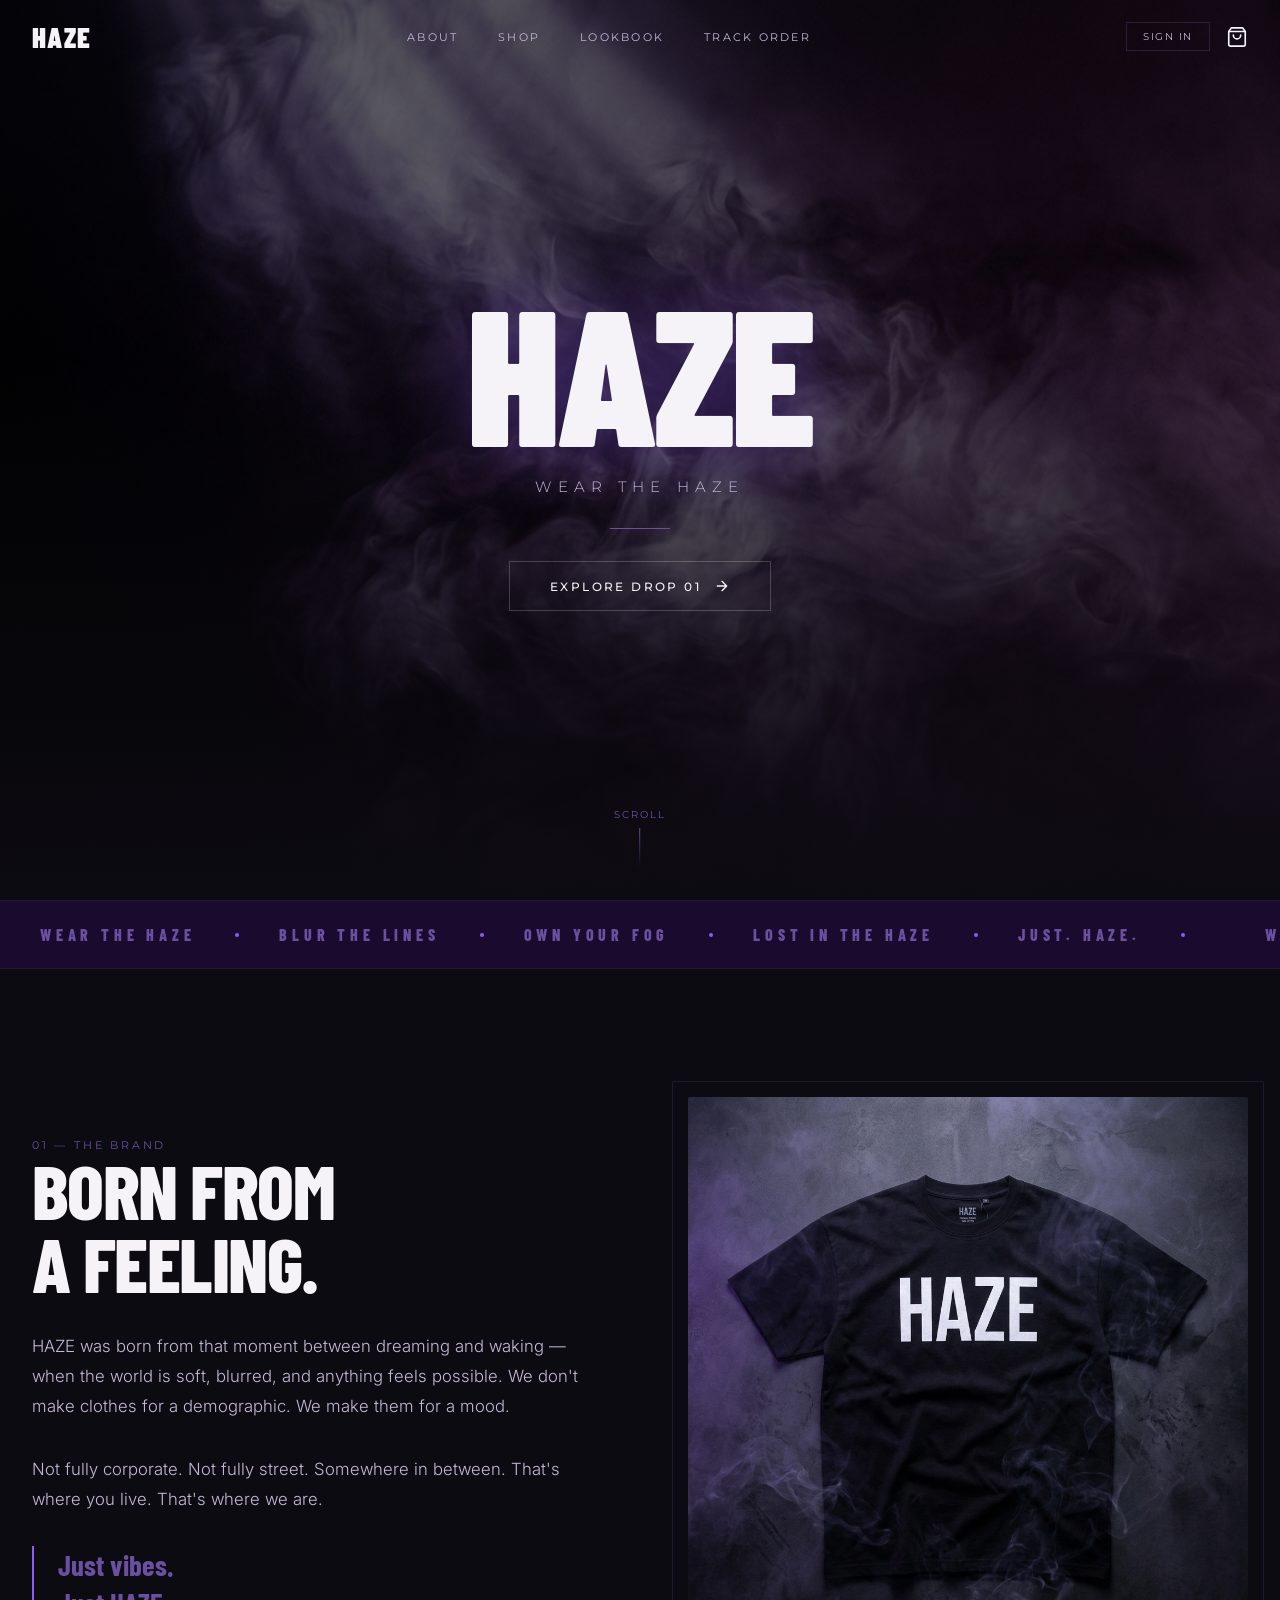
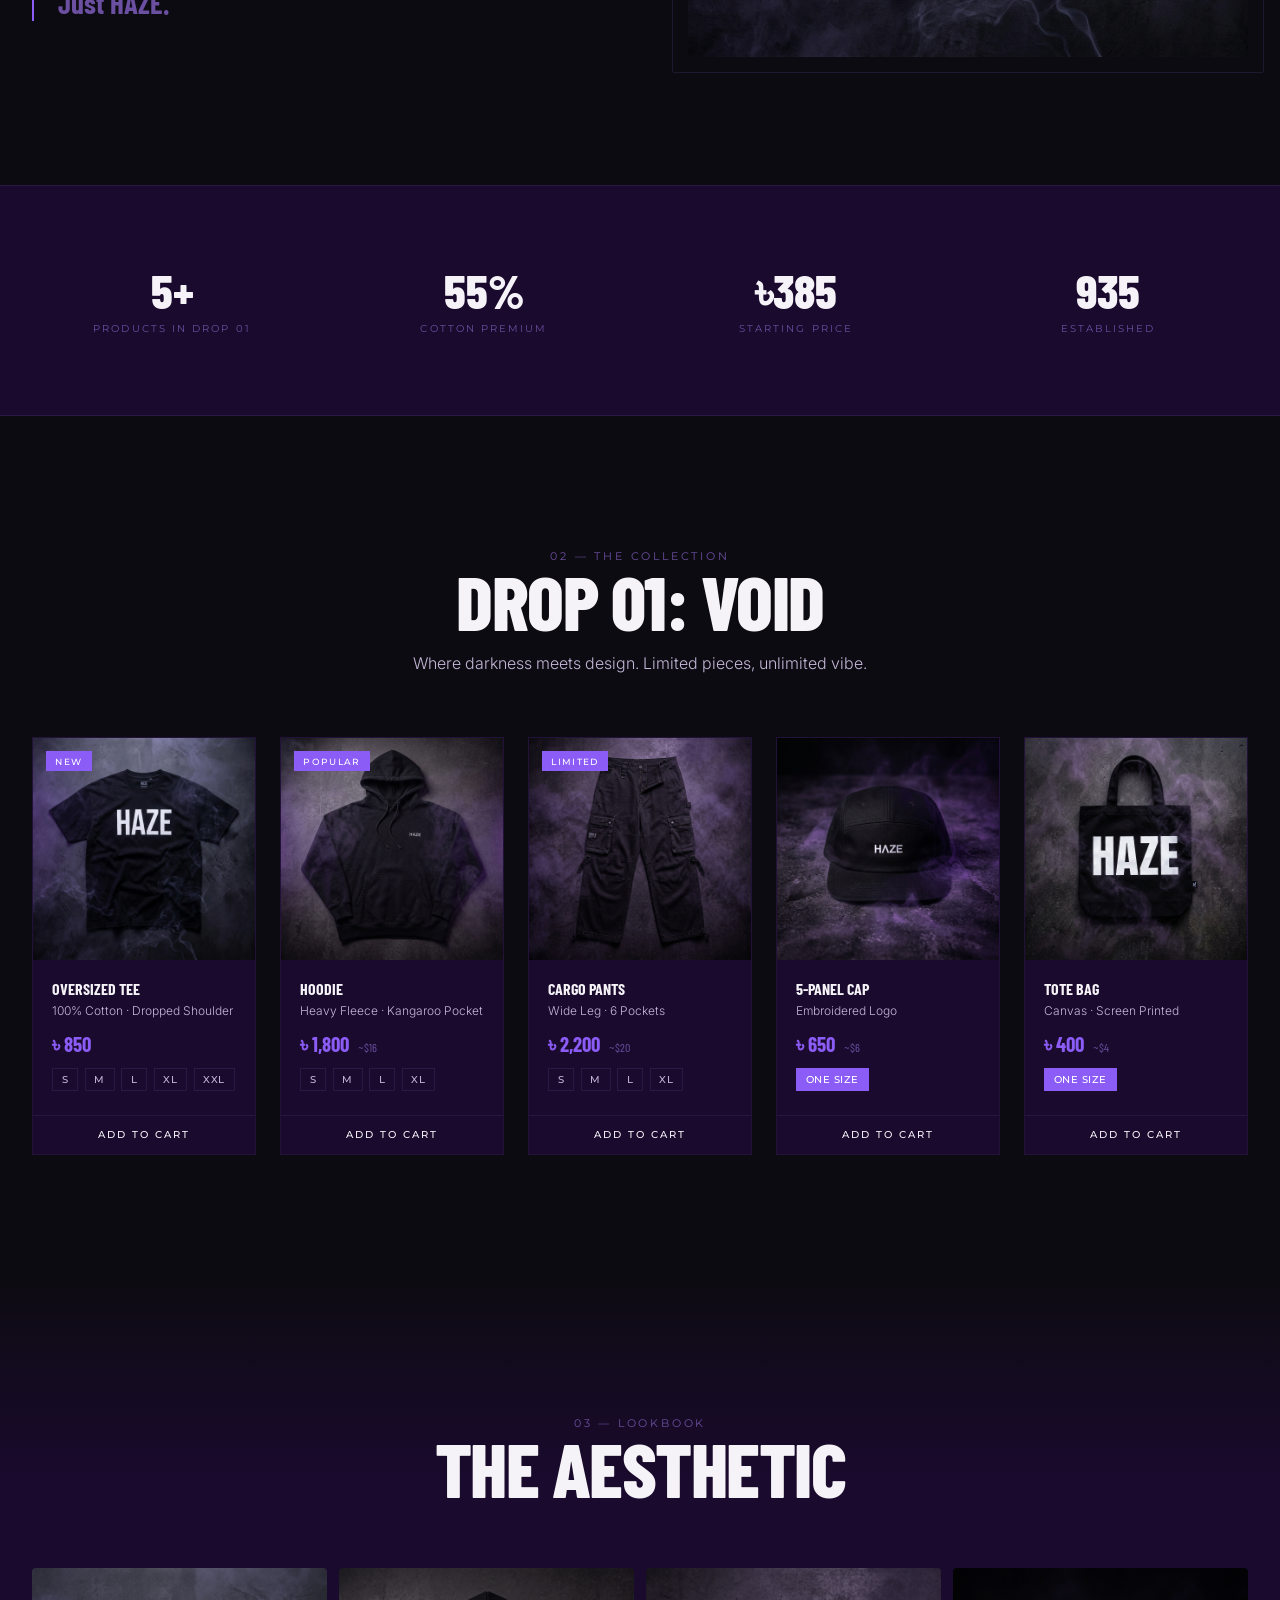
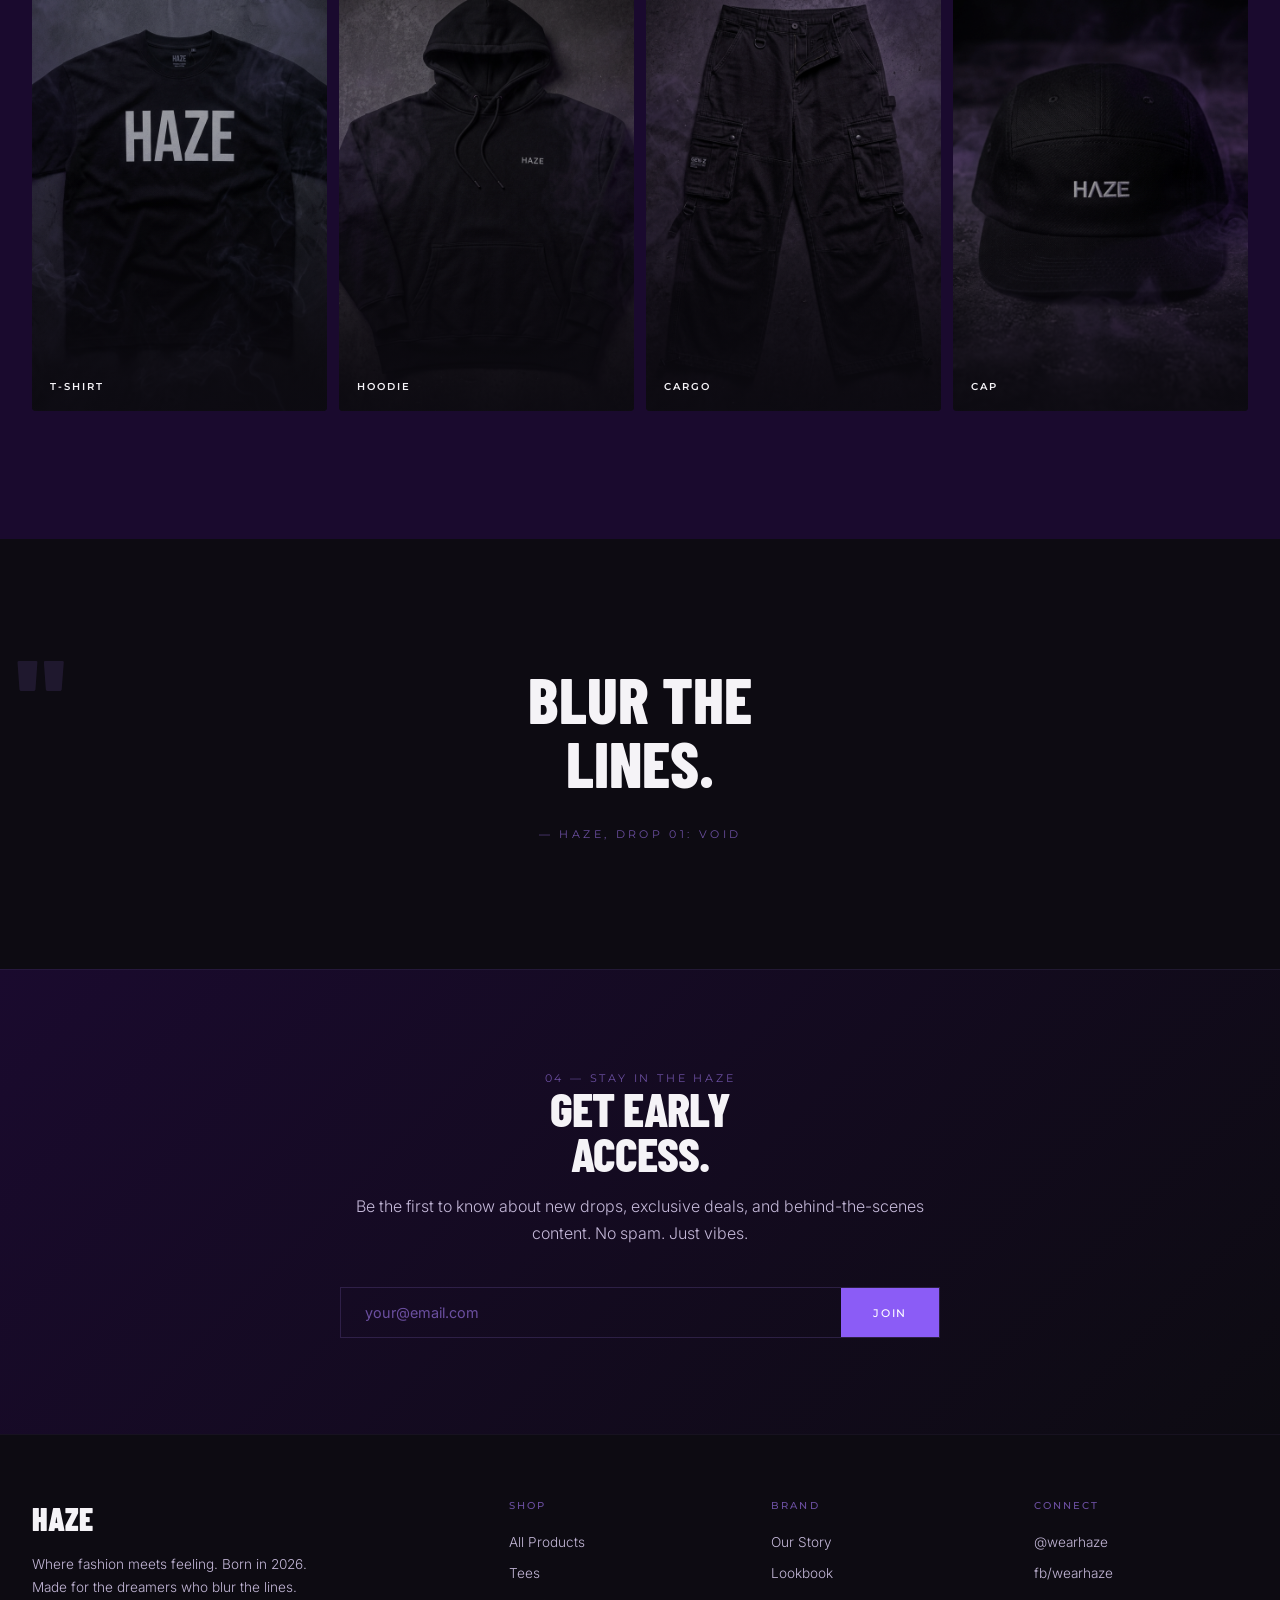
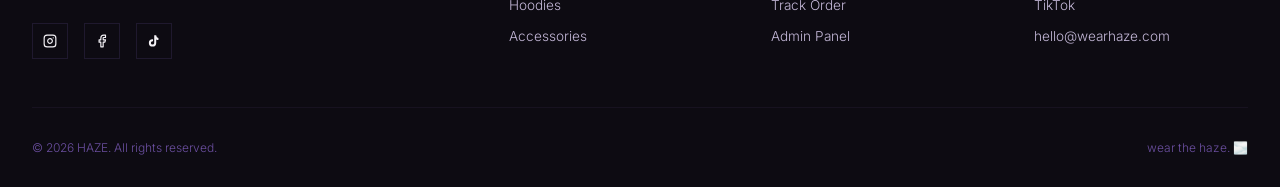
==== commit 30d7ceec: "fix: revert navbar to HAZE text, add schema.org logo markup + favicon for Google search" ====
--- a/index.html
+++ b/index.html
@@ -13,8 +13,10 @@
   <meta property="og:description" content="Premium Gen-Z streetwear. Where fashion meets feeling.">
   <meta property="og:type" content="website">
   <meta property="og:url" content="https://wearhaze.com">
+  <meta property="og:image" content="https://wearhaze.com/images/logo.png">
   <link rel="stylesheet" href="style.css?v=11">
-  <link rel="icon" href="data:image/svg+xml,<svg xmlns='http://www.w3.org/2000/svg' viewBox='0 0 100 100'><text y='85' font-size='80'>🌫</text></svg>">
+  <link rel="icon" type="image/png" href="images/logo.png">
+  <link rel="apple-touch-icon" href="images/logo.png">
   <!-- Meta Pixel -->
   <script>
   !function(f,b,e,v,n,t,s){if(f.fbq)return;n=f.fbq=function(){n.callMethod?
@@ -29,6 +31,27 @@
   </script>
   <noscript><img height="1" width="1" style="display:none" src="https://www.facebook.com/tr?id=1795375104968007&ev=PageView&noscript=1"/></noscript>
   <!-- End Meta Pixel -->
+
+  <!-- Twitter Card -->
+  <meta name="twitter:card" content="summary">
+  <meta name="twitter:title" content="HAZE — Wear the Haze">
+  <meta name="twitter:description" content="Premium Gen-Z streetwear. Where fashion meets feeling.">
+  <meta name="twitter:image" content="https://wearhaze.com/images/logo.png">
+
+  <!-- Google Site Logo (Schema.org) -->
+  <script type="application/ld+json">
+  {
+    "@context": "https://schema.org",
+    "@type": "Organization",
+    "name": "WEAR HAZE",
+    "url": "https://wearhaze.com",
+    "logo": "https://wearhaze.com/images/logo.png",
+    "sameAs": [
+      "https://instagram.com/wearhaze",
+      "https://facebook.com/wearhaze"
+    ]
+  }
+  </script>
 </head>
 <body>
 
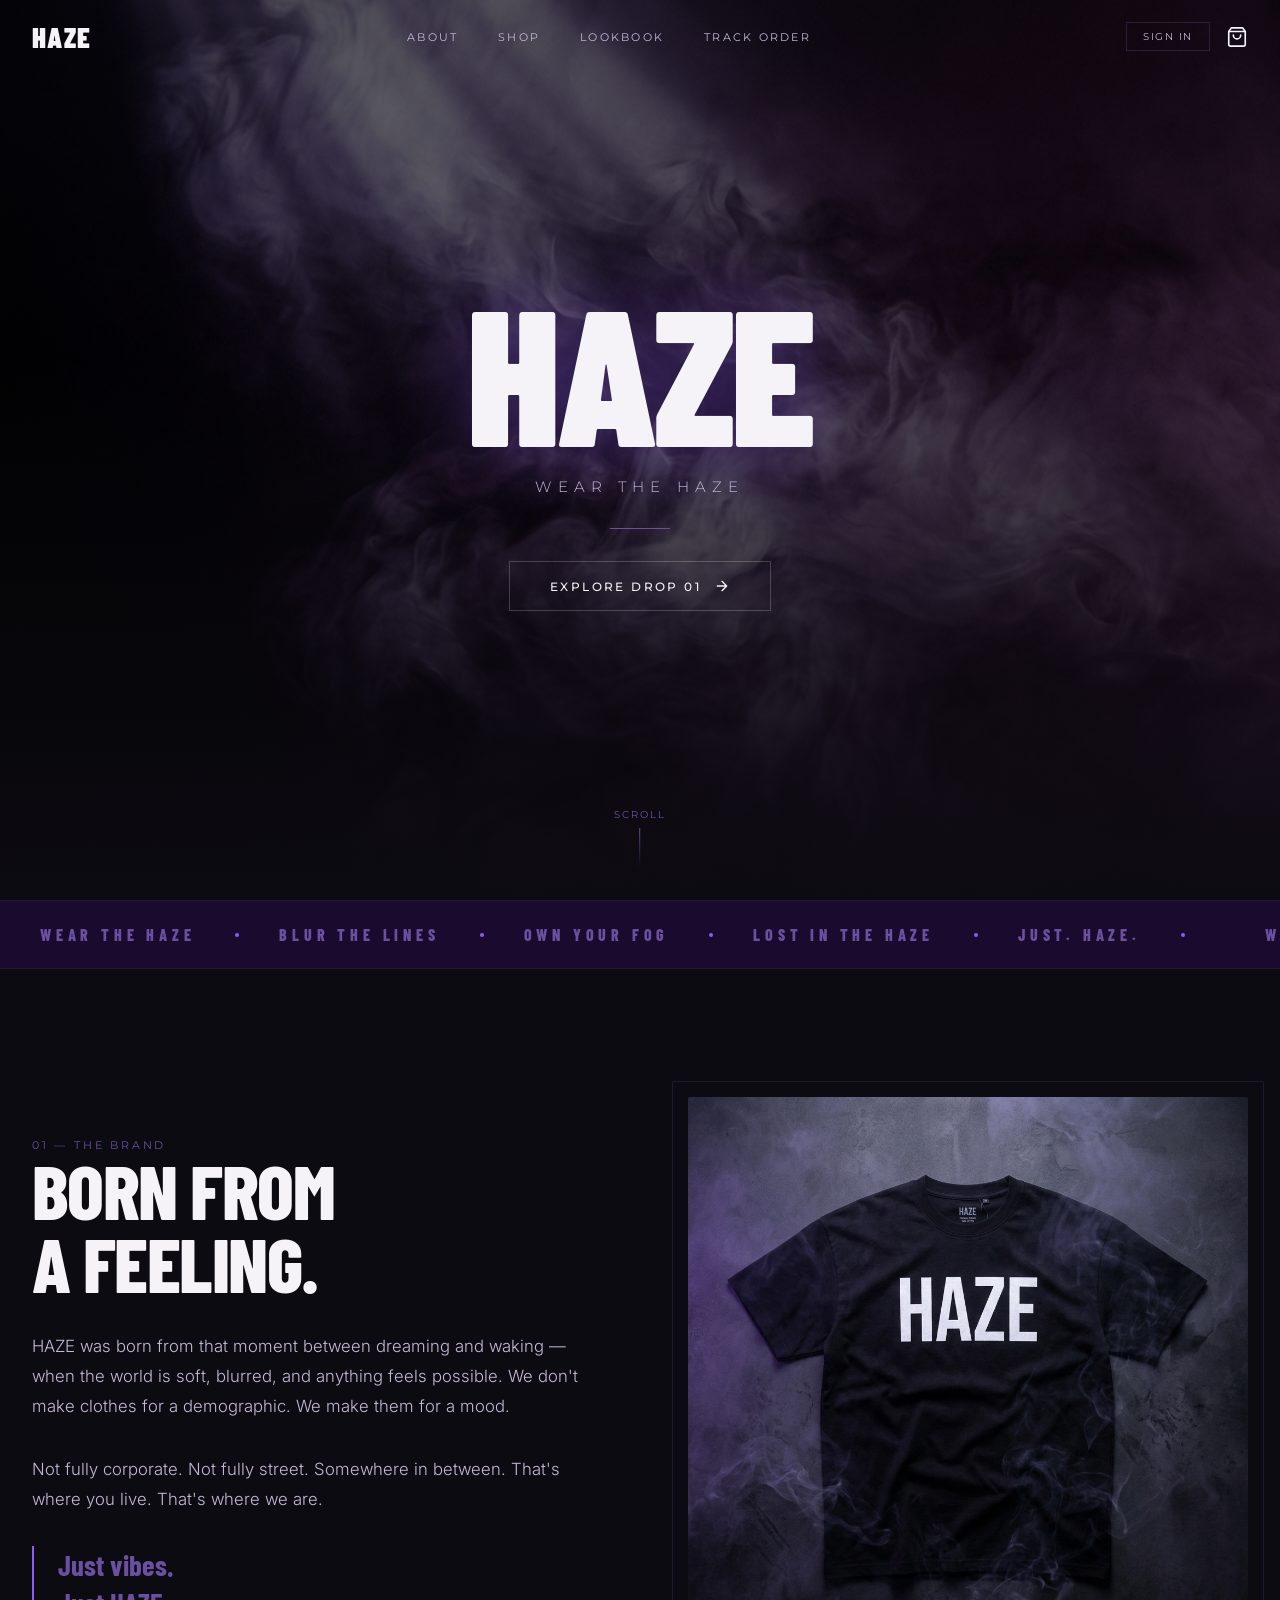
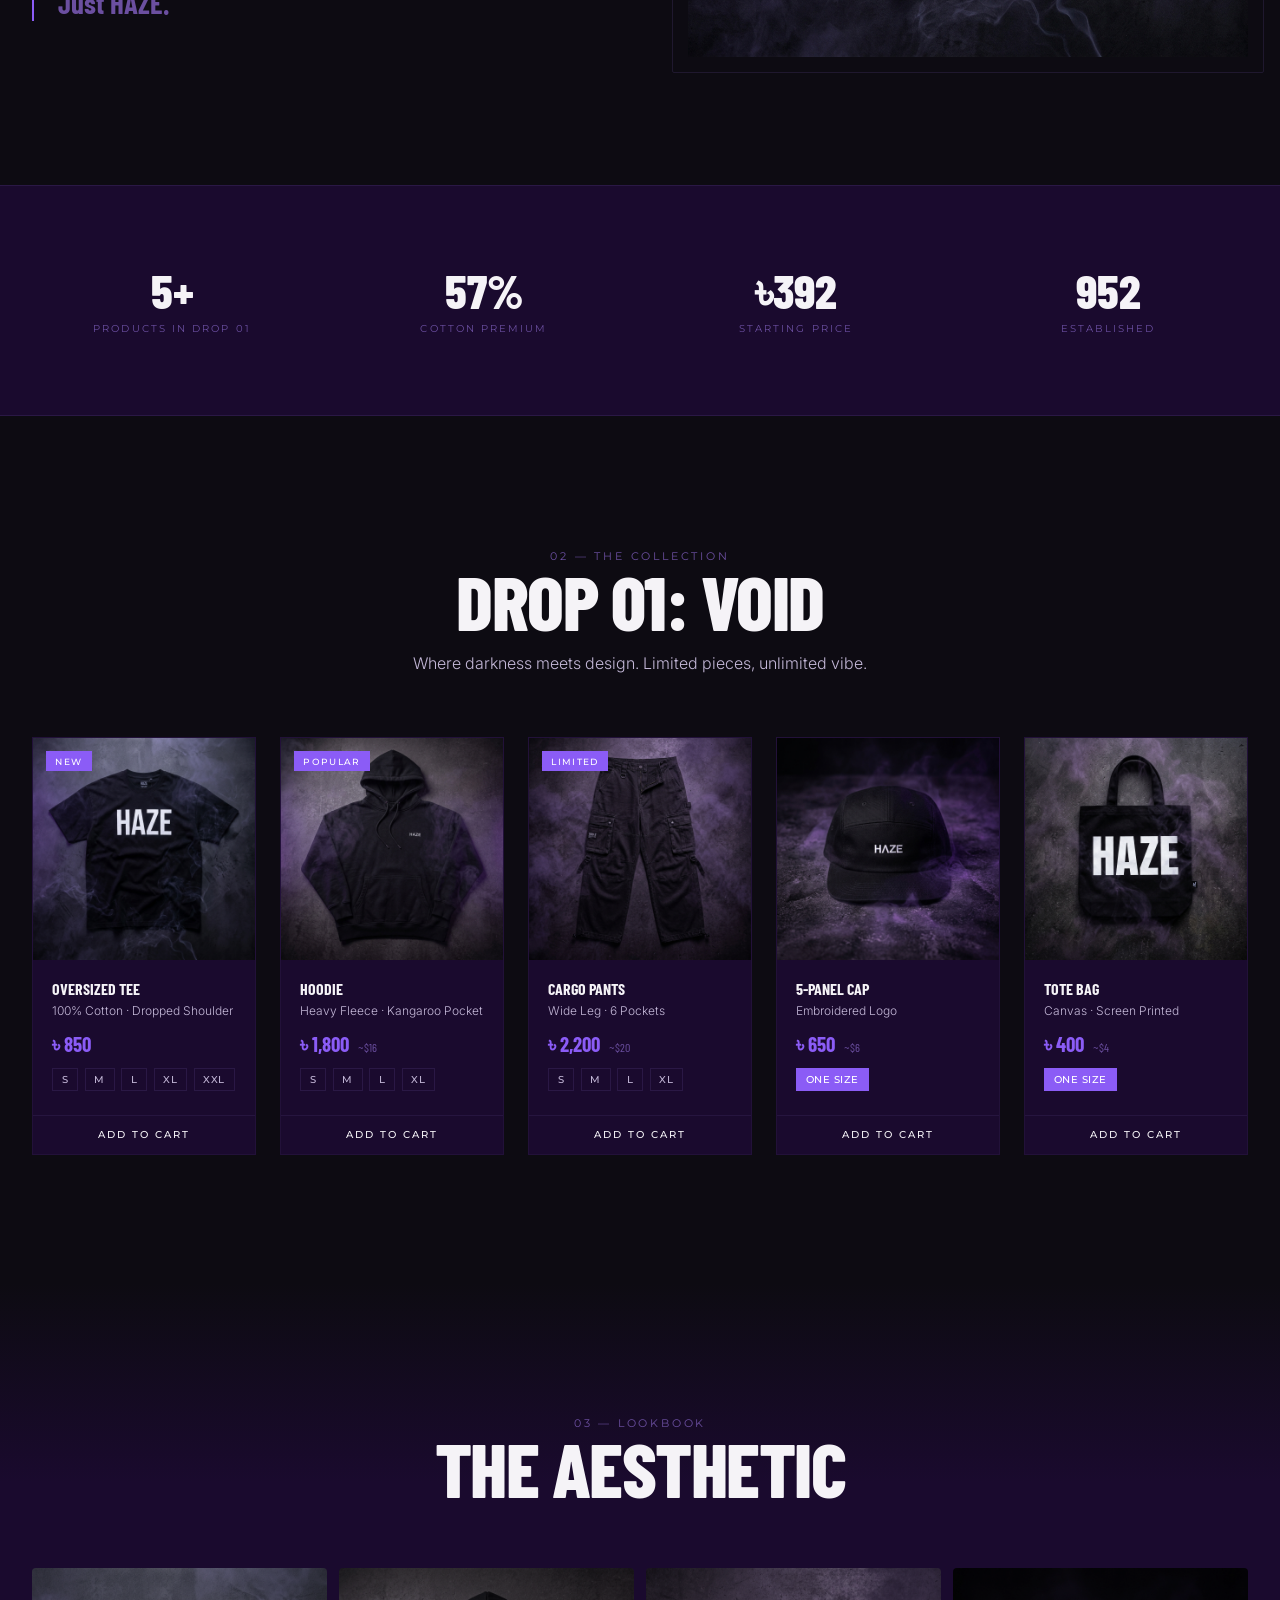
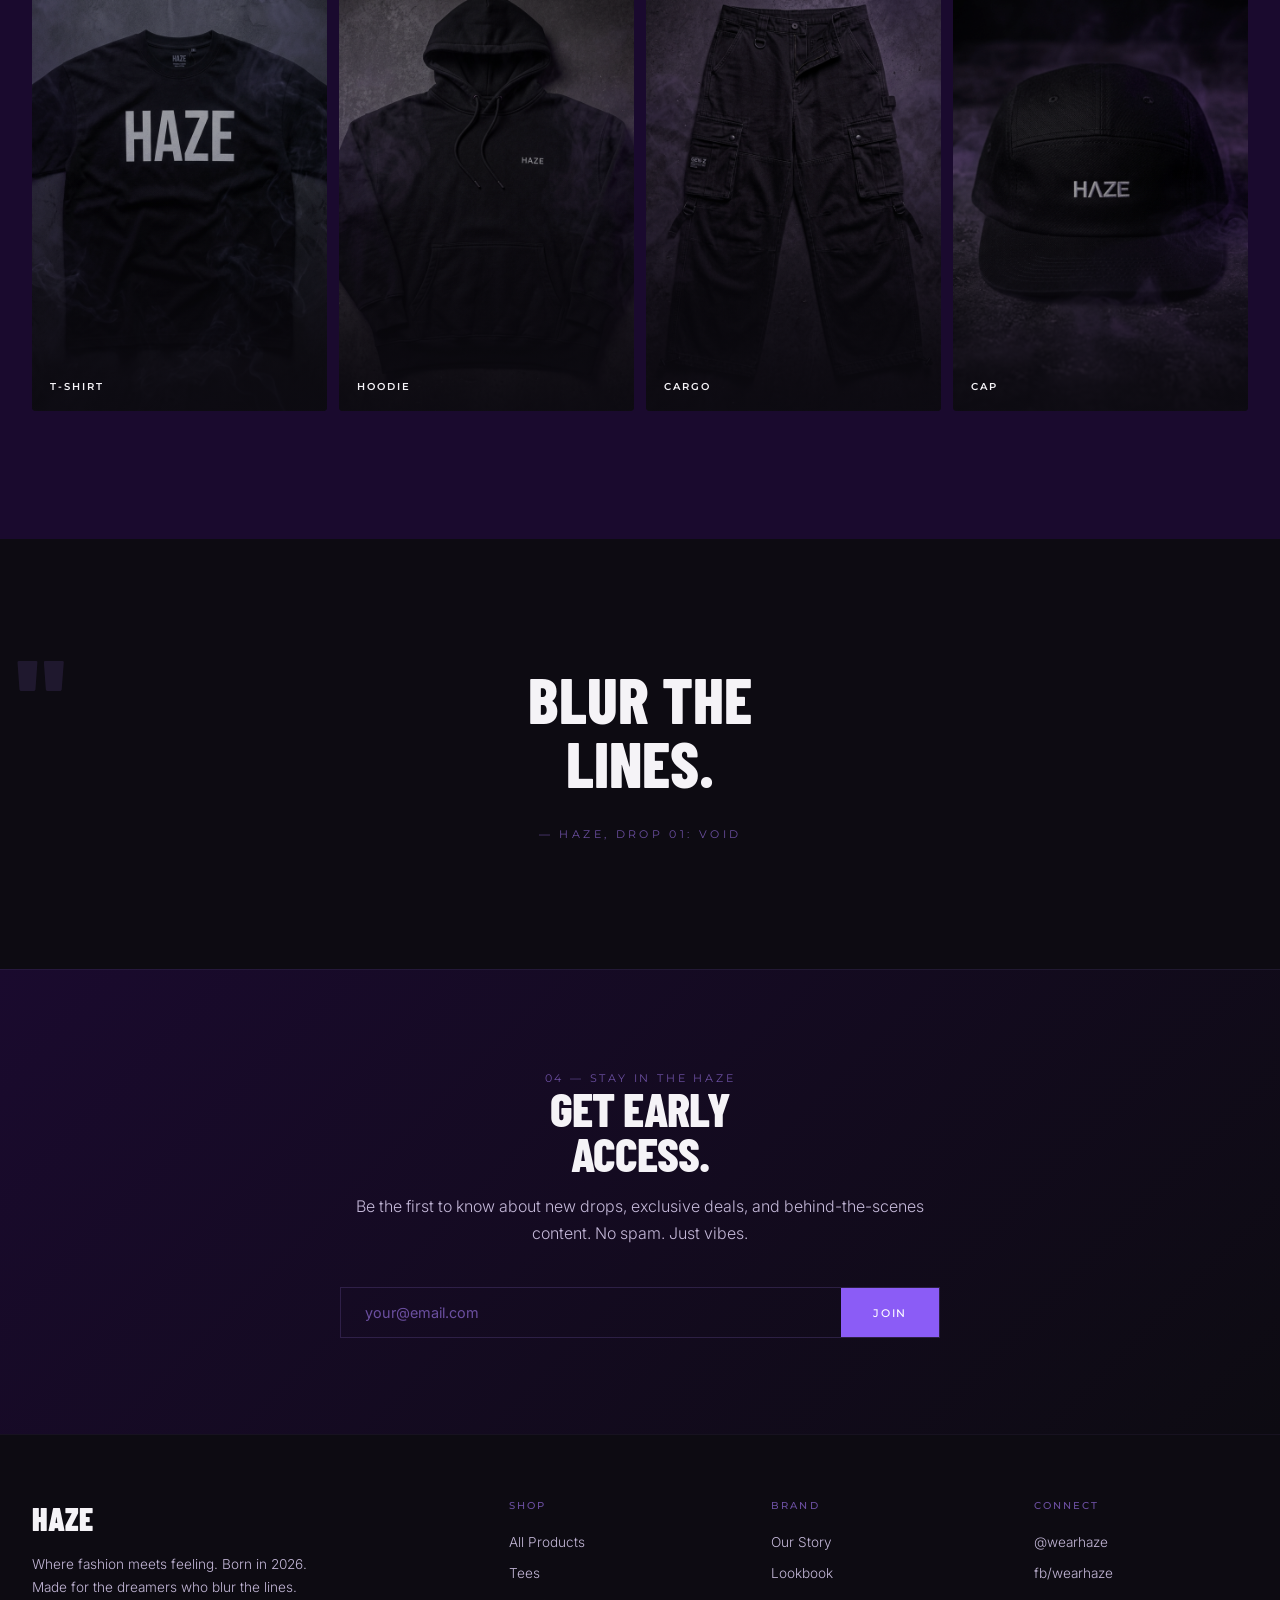
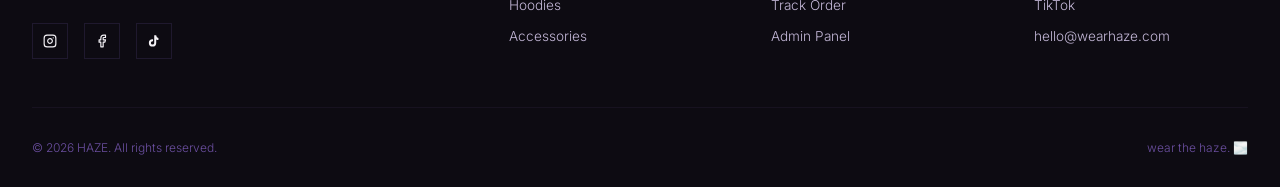
==== commit 2e28523a: "feat: navbar logo editable from admin panel — text or image upload" ====
--- a/index.html
+++ b/index.html
@@ -15,8 +15,8 @@
   <meta property="og:url" content="https://wearhaze.com">
   <meta property="og:image" content="https://wearhaze.com/images/logo.png">
   <link rel="stylesheet" href="style.css?v=11">
-  <link rel="icon" type="image/png" href="images/logo.png">
-  <link rel="apple-touch-icon" href="images/logo.png">
+  <link rel="icon" type="image/png" href="images/logo.png?v=2">
+  <link rel="apple-touch-icon" href="images/logo.png?v=2">
   <!-- Meta Pixel -->
   <script>
   !function(f,b,e,v,n,t,s){if(f.fbq)return;n=f.fbq=function(){n.callMethod?
@@ -101,7 +101,7 @@
   <!-- NAVBAR -->
   <nav class="navbar" id="navbar">
     <div class="container">
-      <a href="#home" class="nav-logo">HAZE</a>
+      <a href="#home" class="nav-logo" id="nav-logo">HAZE</a>
       <div class="nav-links">
         <a href="#about">About</a>
         <a href="#products">Shop</a>
@@ -470,6 +470,17 @@
   <script src="cart.js?v=11"></script>
   <script src="script.js?v=11"></script>
   <script>
+    // ── NAVBAR LOGO UPDATER (global) ─────────────────────
+    function updateNavLogo(settings) {
+      var el = document.getElementById('nav-logo');
+      if (!el) return;
+      if (settings.navLogoImage && settings.navLogoImage.length > 10) {
+        el.innerHTML = '<img src="' + settings.navLogoImage + '" alt="Logo" style="height:36px;max-width:100px;object-fit:contain;display:block;border-radius:4px">';
+      } else {
+        el.textContent = settings.navLogoText || 'HAZE';
+      }
+    }
+
     // ── USER AUTH & SETTINGS NAV ─────────────────────────
     (async function initPageData() {
       const user = HazeDB.getCurrentUser();
@@ -492,6 +503,9 @@
           if (settings.instagram) document.getElementById('social-ig').href = settings.instagram;
           if (settings.facebook)  document.getElementById('social-fb').href = settings.facebook;
           if (settings.tiktok)    document.getElementById('social-tt').href = settings.tiktok;
+
+          // ── NAVBAR LOGO ───────────────────────
+          updateNavLogo(settings);
 
           // ── HERO ──────────────────────────────
           if (settings.heroTitle)   { const el = document.getElementById('hero-title');    if (el) el.textContent = settings.heroTitle; }
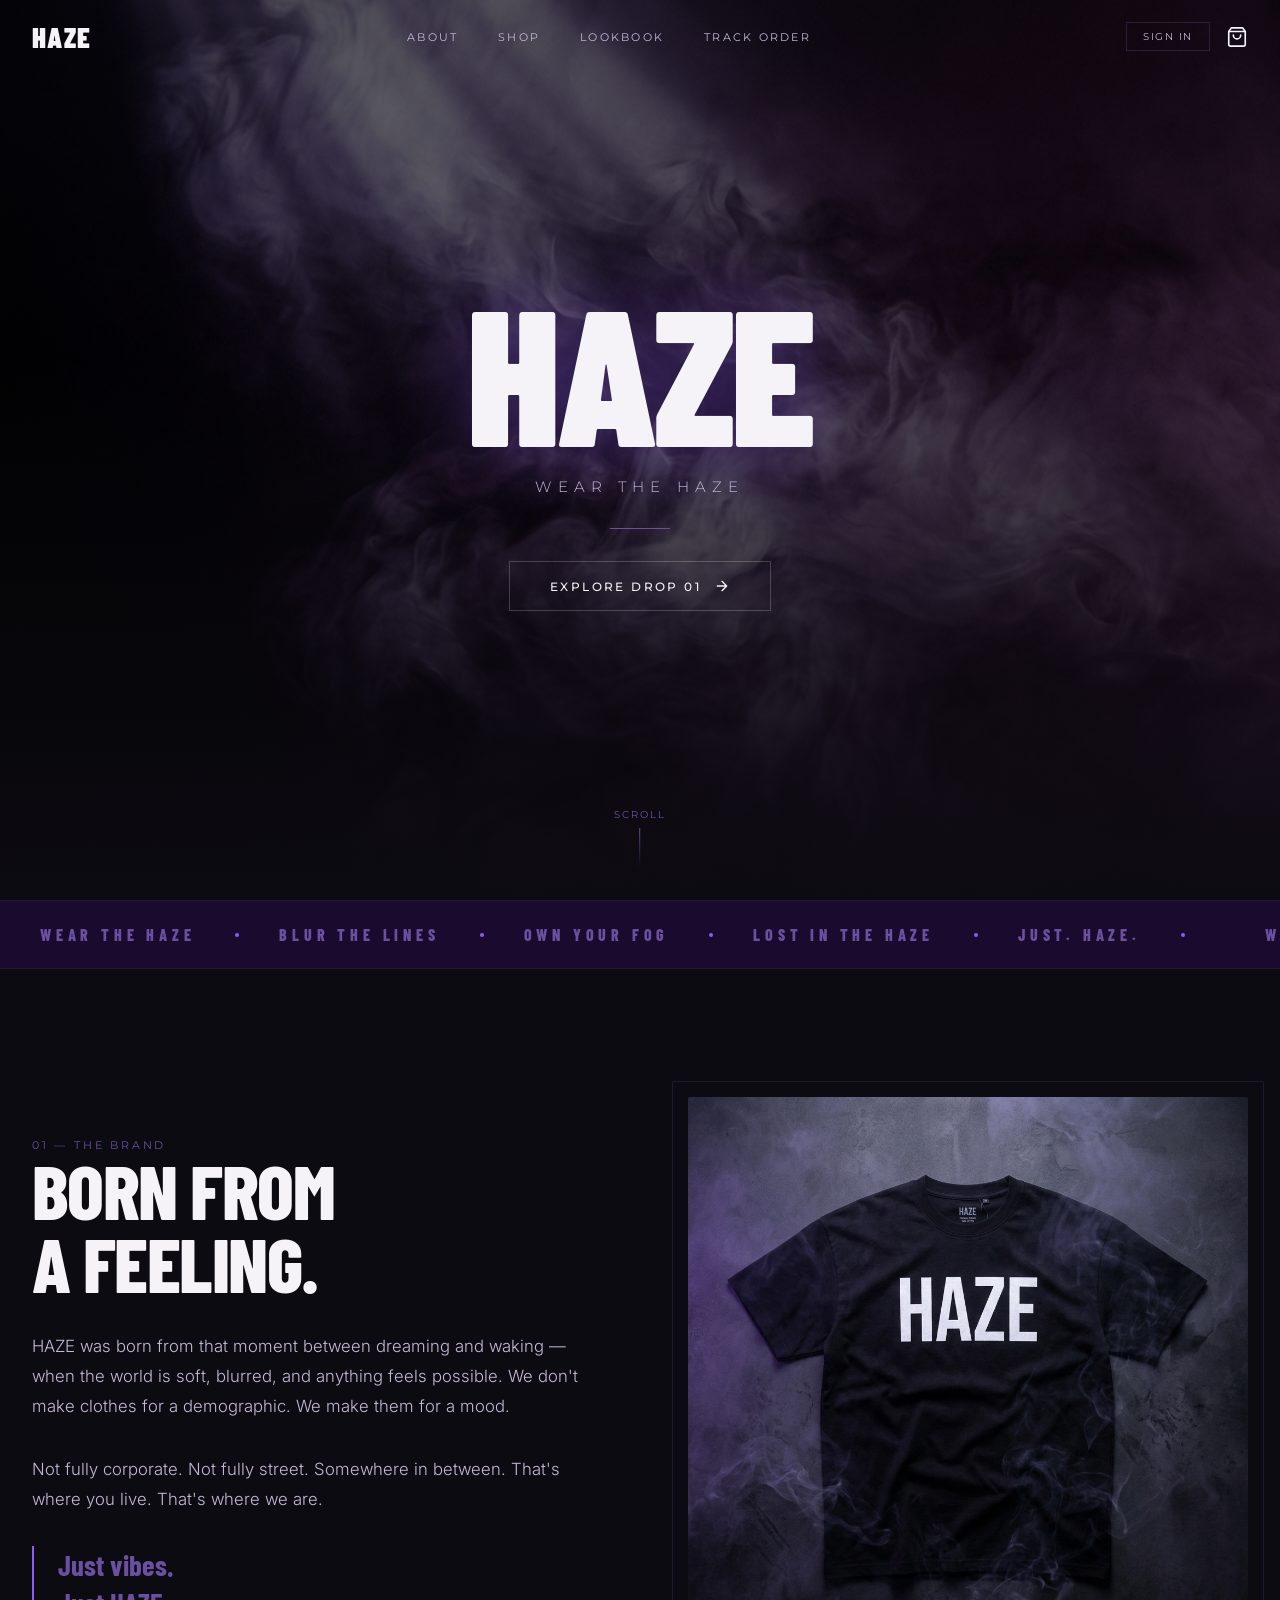
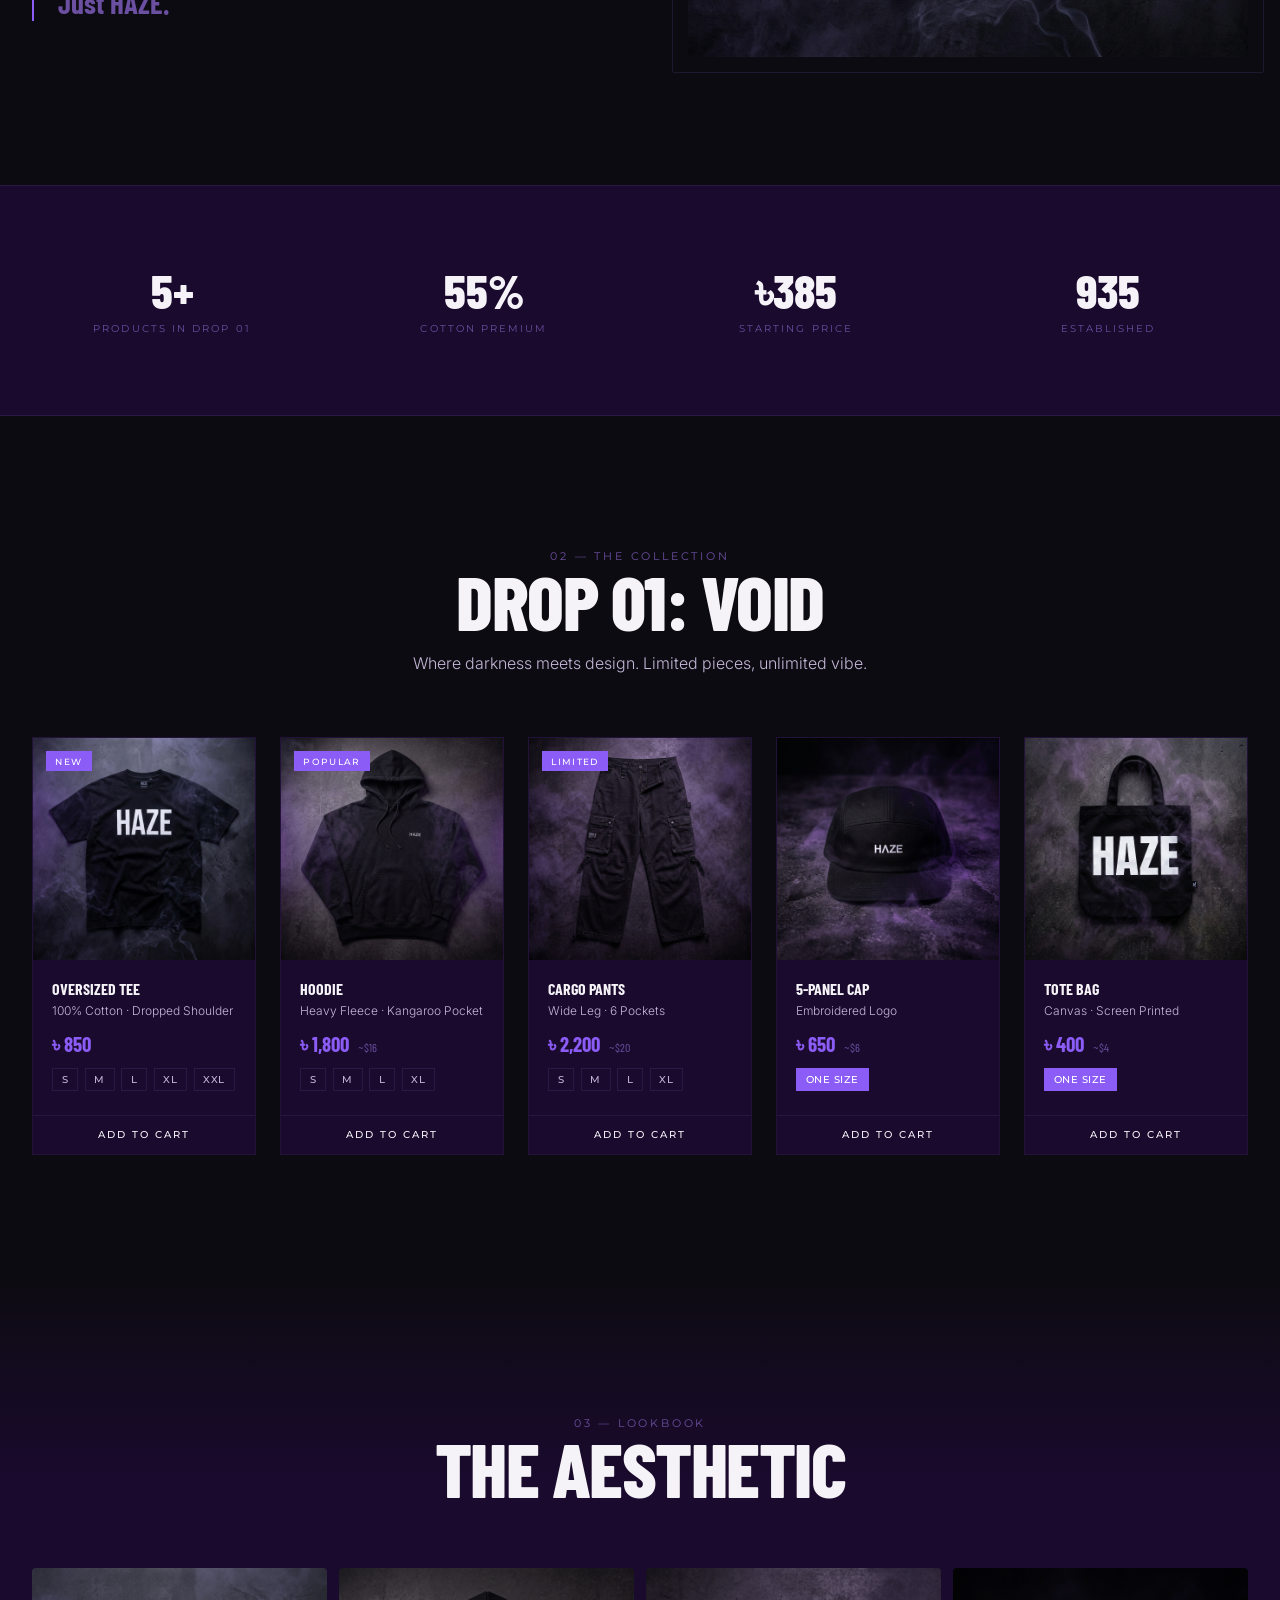
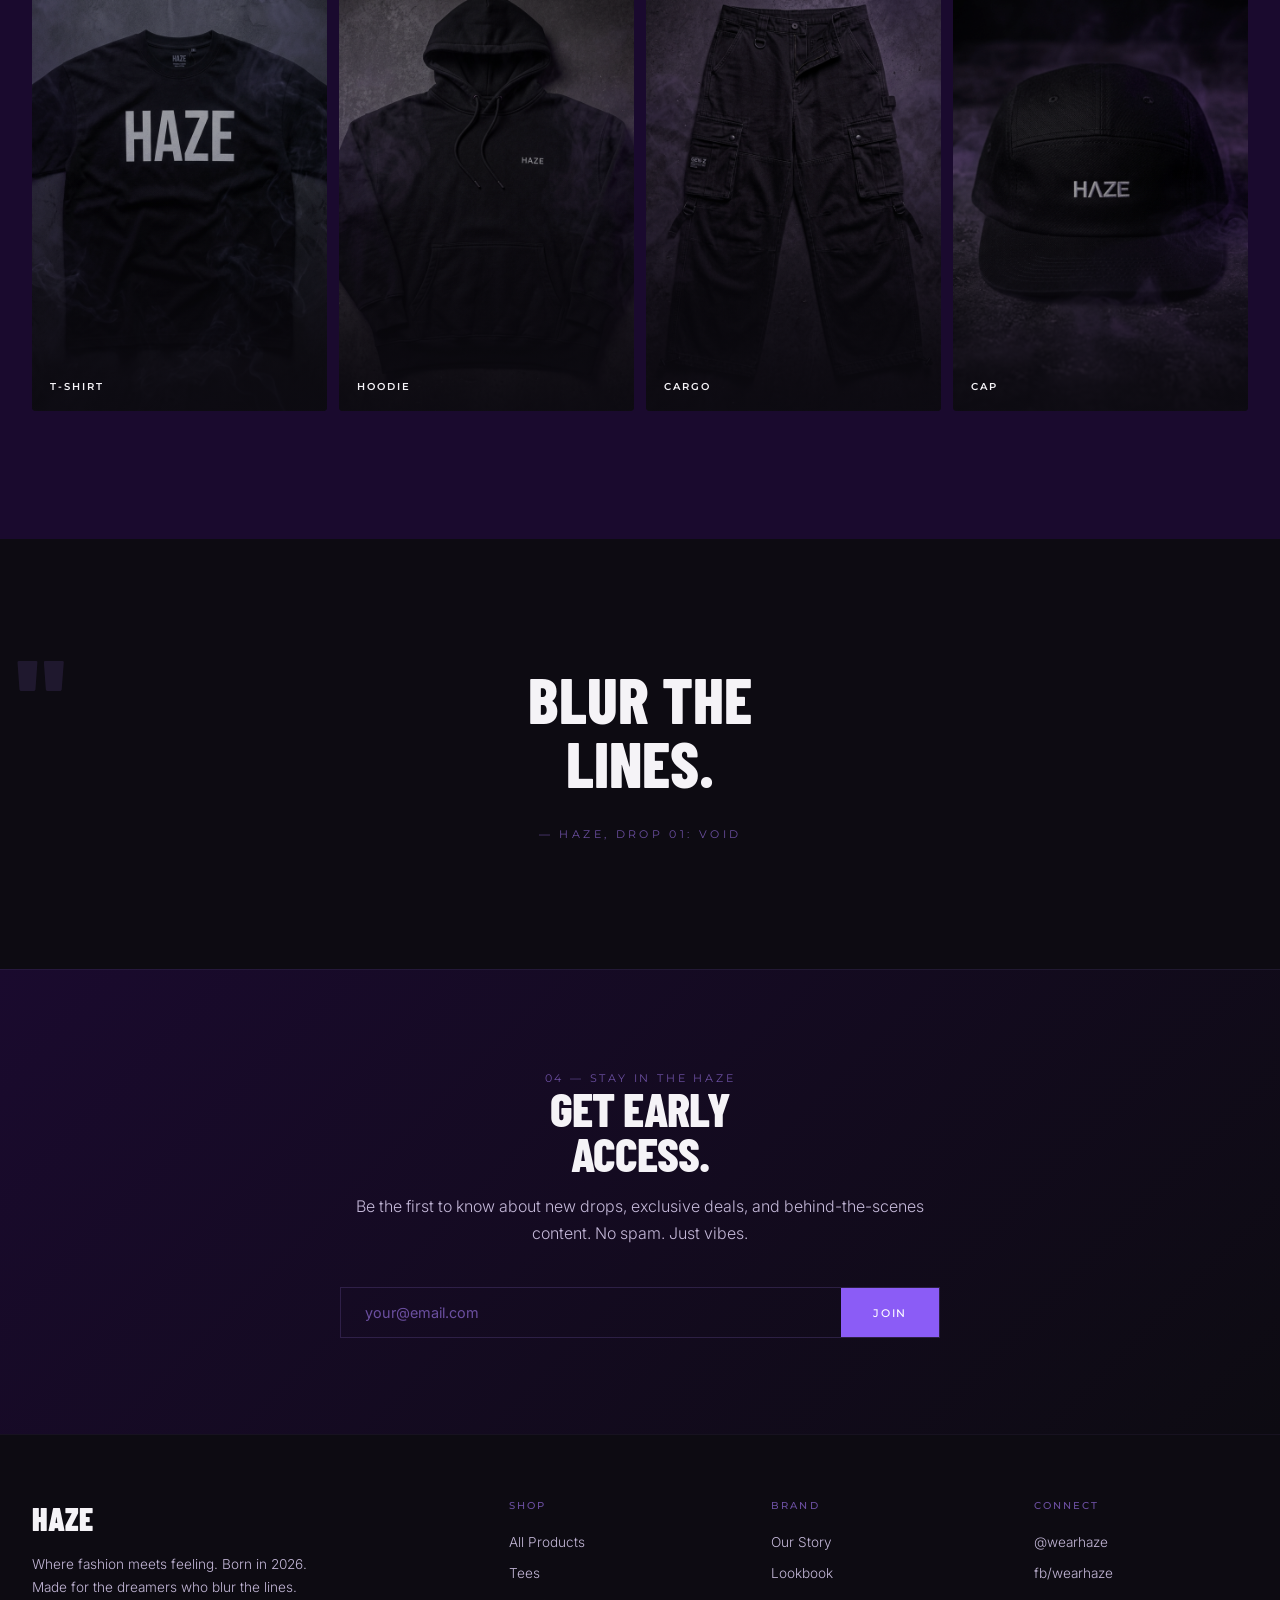
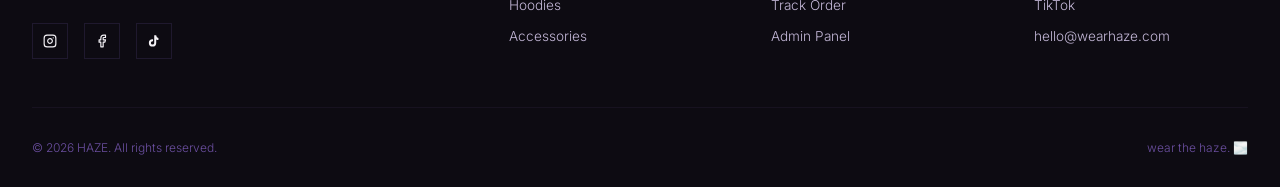
==== commit 8f3918ee: "feat: stock out badge on product cards + printable invoice with logo in admin orders" ====
--- a/index.html
+++ b/index.html
@@ -592,11 +592,19 @@
                  <span style="background:#ef4444;color:#fff;font-size:0.65em;padding:0.15rem 0.4rem;border-radius:3px;margin-left:0.4rem;font-weight:700;vertical-align:middle">SALE</span>`
               : '';
             const tagText = p.tag || (hasDiscount ? 'Sale' : '');
+            const isOutOfStock = (p.stock !== undefined && p.stock !== null && p.stock <= 0);
+            const isLowStock   = (!isOutOfStock && p.stock !== undefined && p.stock < 10);
+            const stockBadge   = isOutOfStock
+              ? `<span style="position:absolute;bottom:8px;left:50%;transform:translateX(-50%);background:rgba(239,68,68,.9);color:#fff;font-size:.65rem;font-weight:700;padding:.2rem .6rem;border-radius:3px;letter-spacing:.05em;white-space:nowrap">OUT OF STOCK</span>`
+              : isLowStock
+              ? `<span style="position:absolute;bottom:8px;left:50%;transform:translateX(-50%);background:rgba(251,191,36,.9);color:#000;font-size:.65rem;font-weight:700;padding:.2rem .6rem;border-radius:3px;letter-spacing:.05em;white-space:nowrap">Only ${p.stock} left!</span>`
+              : '';
             return `
               <div class="product-card reveal" data-product-id="${p.id}" data-category="${(p.category||'').toLowerCase()}">
-                <div class="product-image">
-                  <img src="${p.image || 'images/product-tee.png'}" alt="${p.name}" loading="lazy">
+                <div class="product-image" style="position:relative">
+                  <img src="${p.image || 'images/product-tee.png'}" alt="${p.name}" loading="lazy" style="${isOutOfStock ? 'opacity:.5;filter:grayscale(.4)' : ''}">
                   ${tagText ? `<span class="product-tag">${tagText}</span>` : ''}
+                  ${stockBadge}
                   <div class="product-card-actions">
                     <button class="quick-view-btn" onclick="openQuickView('${p.id}')">Quick View</button>
                     <a href="product.html?id=${p.id}" class="view-detail-btn">View Details</a>
@@ -610,7 +618,7 @@
                     ${sizes.map((s, i) => `<span class="size-btn ${i === 0 ? 'selected' : ''}" data-size="${s}" onclick="selectSizeBtn(this)">${s}</span>`).join('')}
                   </div>
                 </div>
-                <button class="product-btn" onclick="addToCartFromCard('${p.id}',this)">Add to Cart</button>
+                <button class="product-btn" onclick="addToCartFromCard('${p.id}',this)" ${isOutOfStock ? 'disabled style="opacity:.45;cursor:not-allowed;background:#555"' : ''}>${isOutOfStock ? 'Out of Stock' : 'Add to Cart'}</button>
               </div>
             `;
           }).join('');
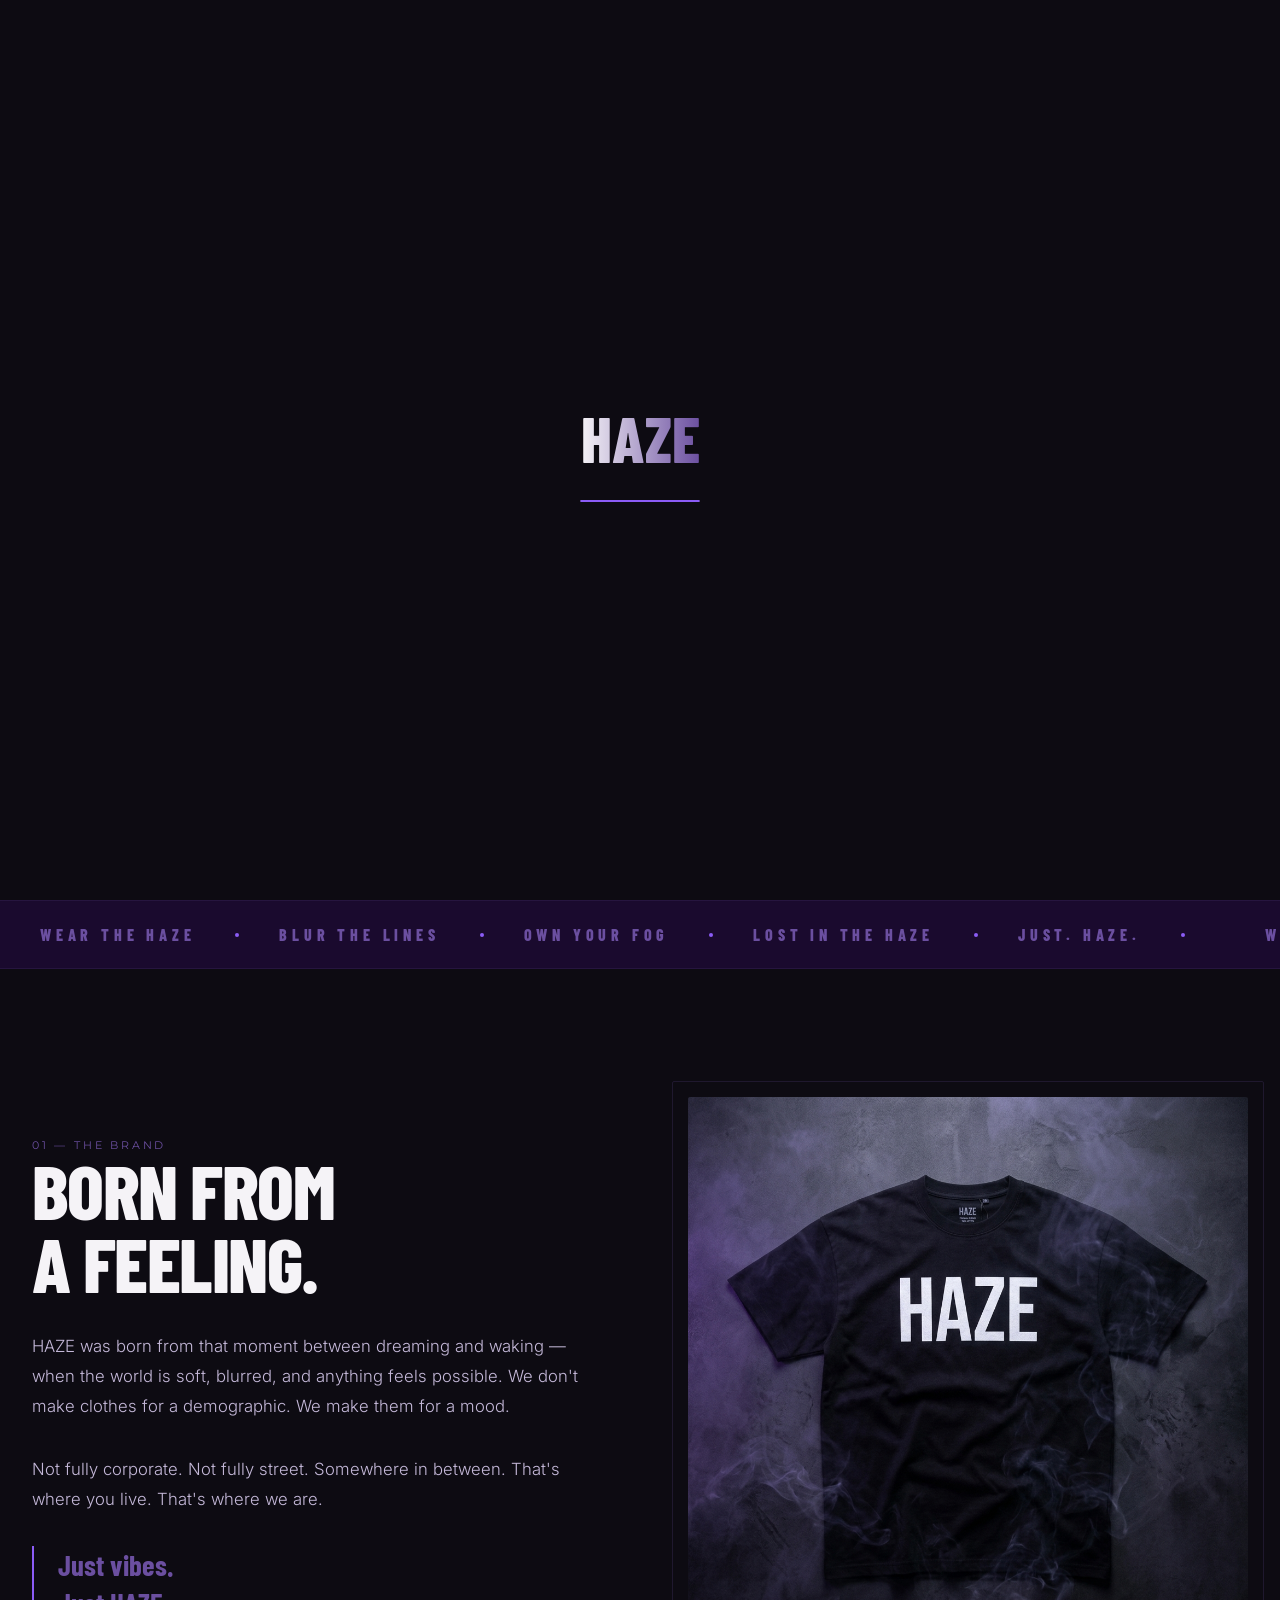
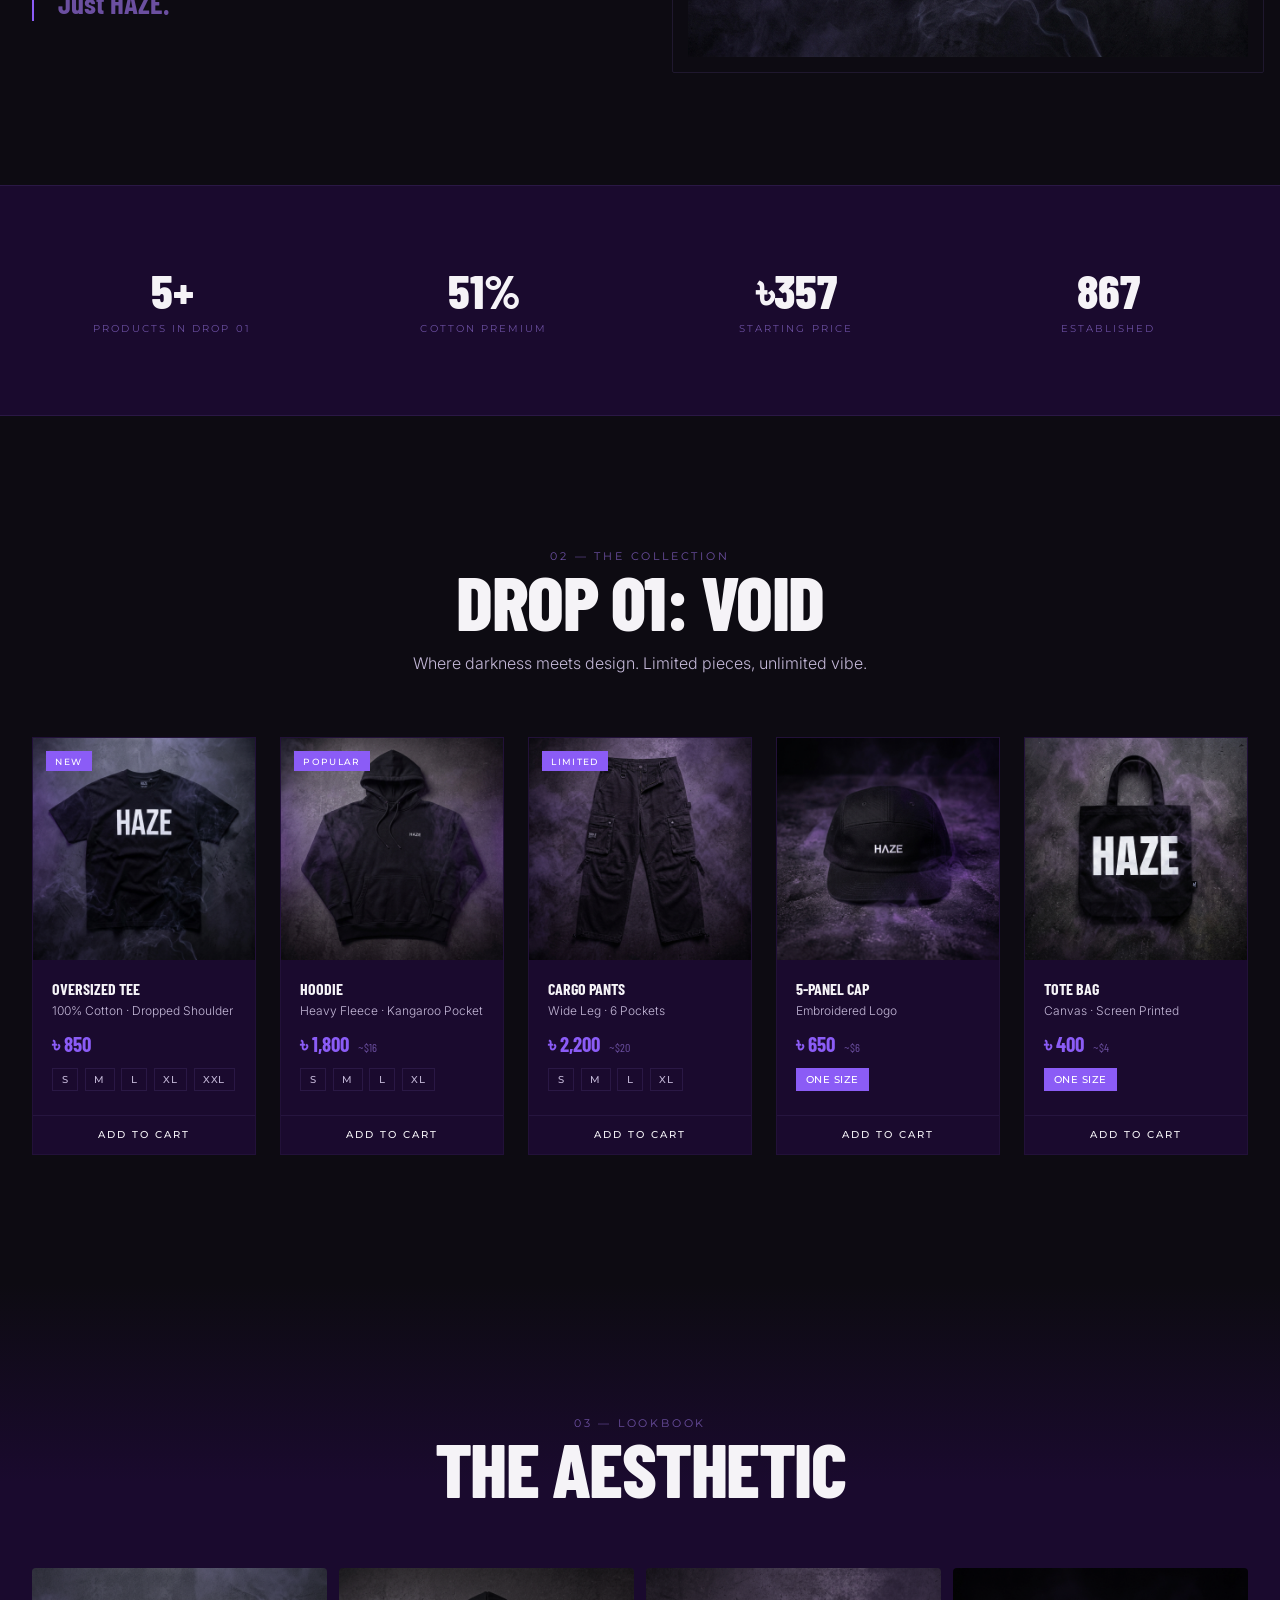
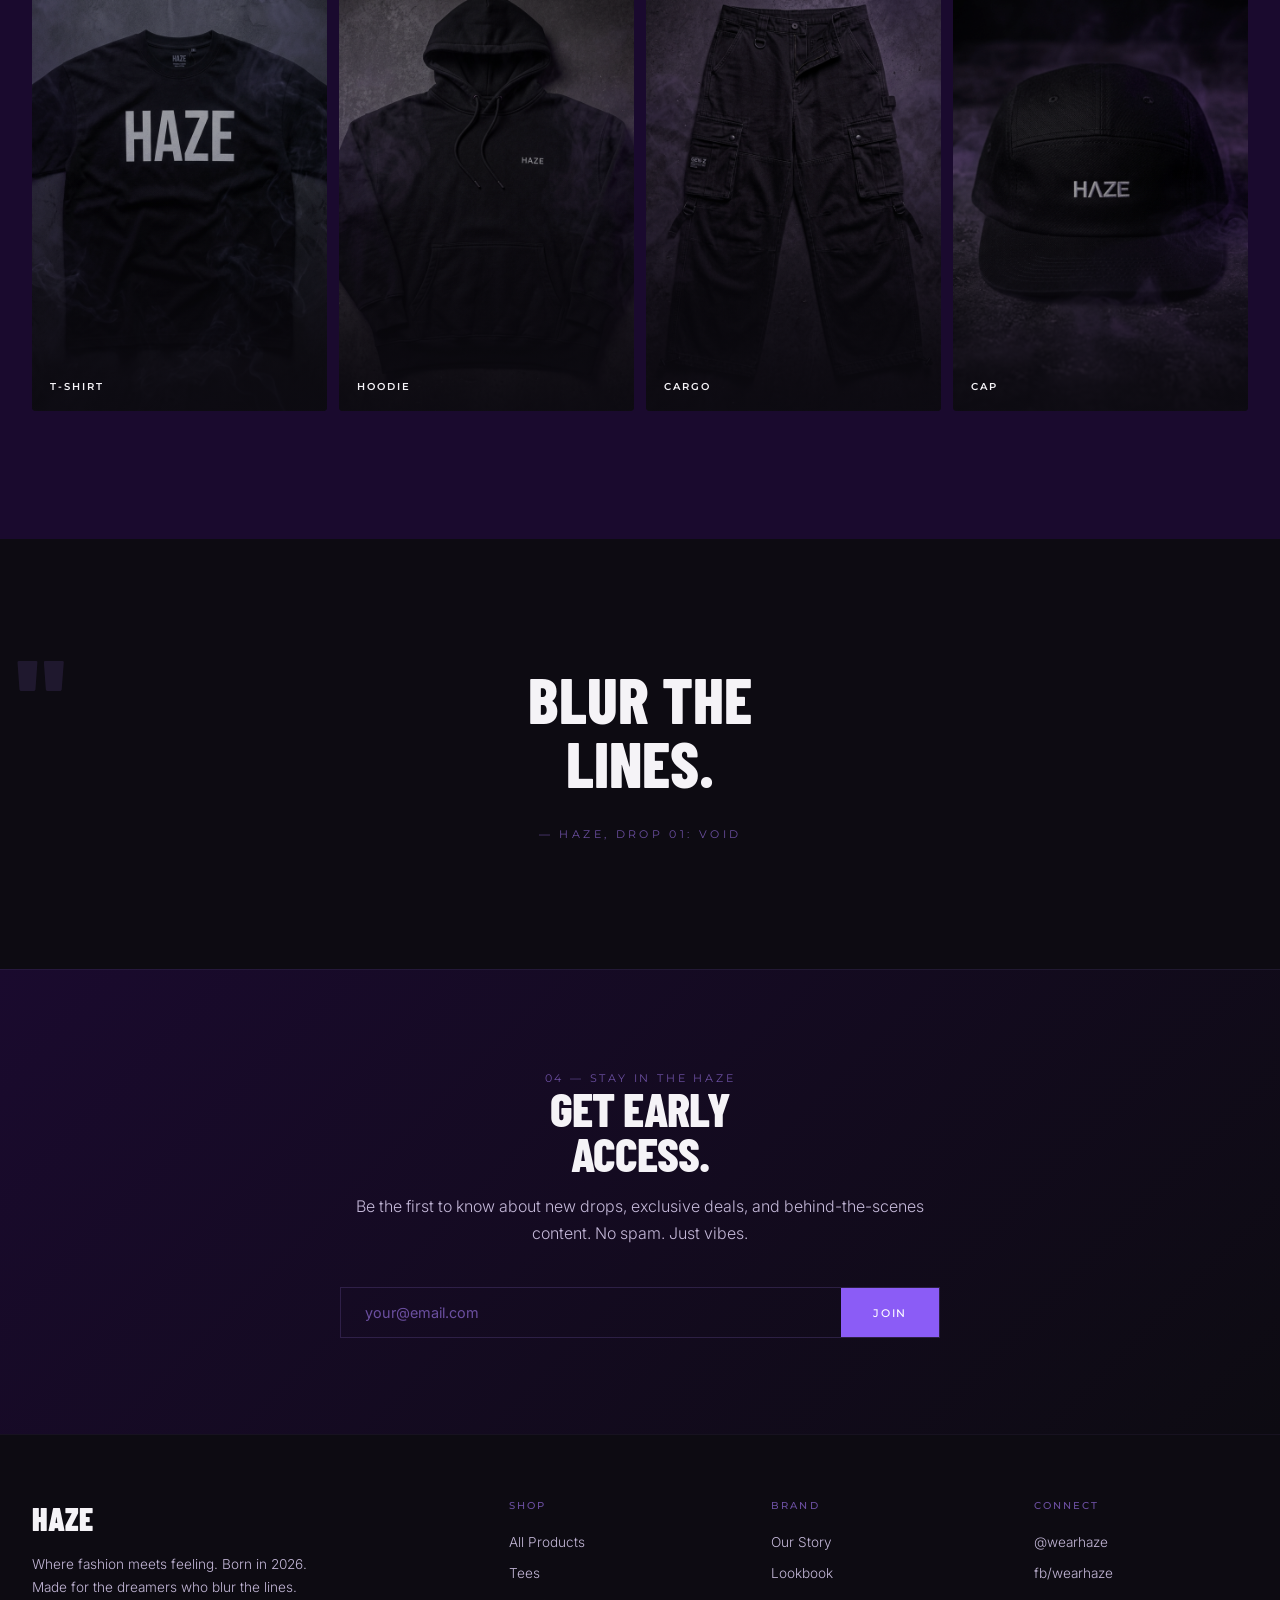
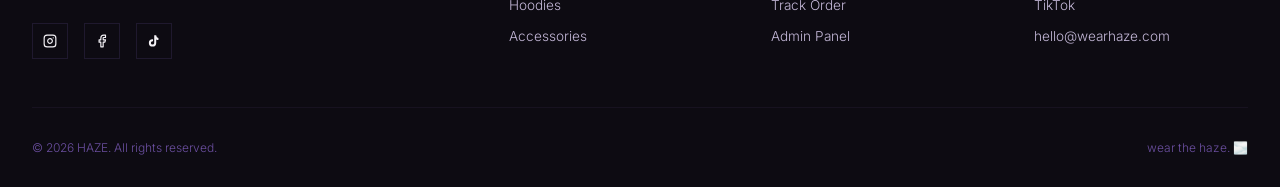
==== commit c507a456: "fix: update site logo to WEAR HAZE hanger logo (v3)" ====
--- a/index.html
+++ b/index.html
@@ -13,10 +13,10 @@
   <meta property="og:description" content="Premium Gen-Z streetwear. Where fashion meets feeling.">
   <meta property="og:type" content="website">
   <meta property="og:url" content="https://wearhaze.com">
-  <meta property="og:image" content="https://wearhaze.com/images/logo.png">
+  <meta property="og:image" content="https://wearhaze.com/images/logo.png?v=3">
   <link rel="stylesheet" href="style.css?v=11">
-  <link rel="icon" type="image/png" href="images/logo.png?v=2">
-  <link rel="apple-touch-icon" href="images/logo.png?v=2">
+  <link rel="icon" type="image/png" href="images/logo.png?v=3">
+  <link rel="apple-touch-icon" href="images/logo.png?v=3">
   <!-- Meta Pixel -->
   <script>
   !function(f,b,e,v,n,t,s){if(f.fbq)return;n=f.fbq=function(){n.callMethod?
@@ -36,7 +36,7 @@
   <meta name="twitter:card" content="summary">
   <meta name="twitter:title" content="HAZE — Wear the Haze">
   <meta name="twitter:description" content="Premium Gen-Z streetwear. Where fashion meets feeling.">
-  <meta name="twitter:image" content="https://wearhaze.com/images/logo.png">
+  <meta name="twitter:image" content="https://wearhaze.com/images/logo.png?v=3">
 
   <!-- Google Site Logo (Schema.org) -->
   <script type="application/ld+json">
@@ -45,7 +45,7 @@
     "@type": "Organization",
     "name": "WEAR HAZE",
     "url": "https://wearhaze.com",
-    "logo": "https://wearhaze.com/images/logo.png",
+    "logo": "https://wearhaze.com/images/logo.png?v=3",
     "sameAs": [
       "https://instagram.com/wearhaze",
       "https://facebook.com/wearhaze"
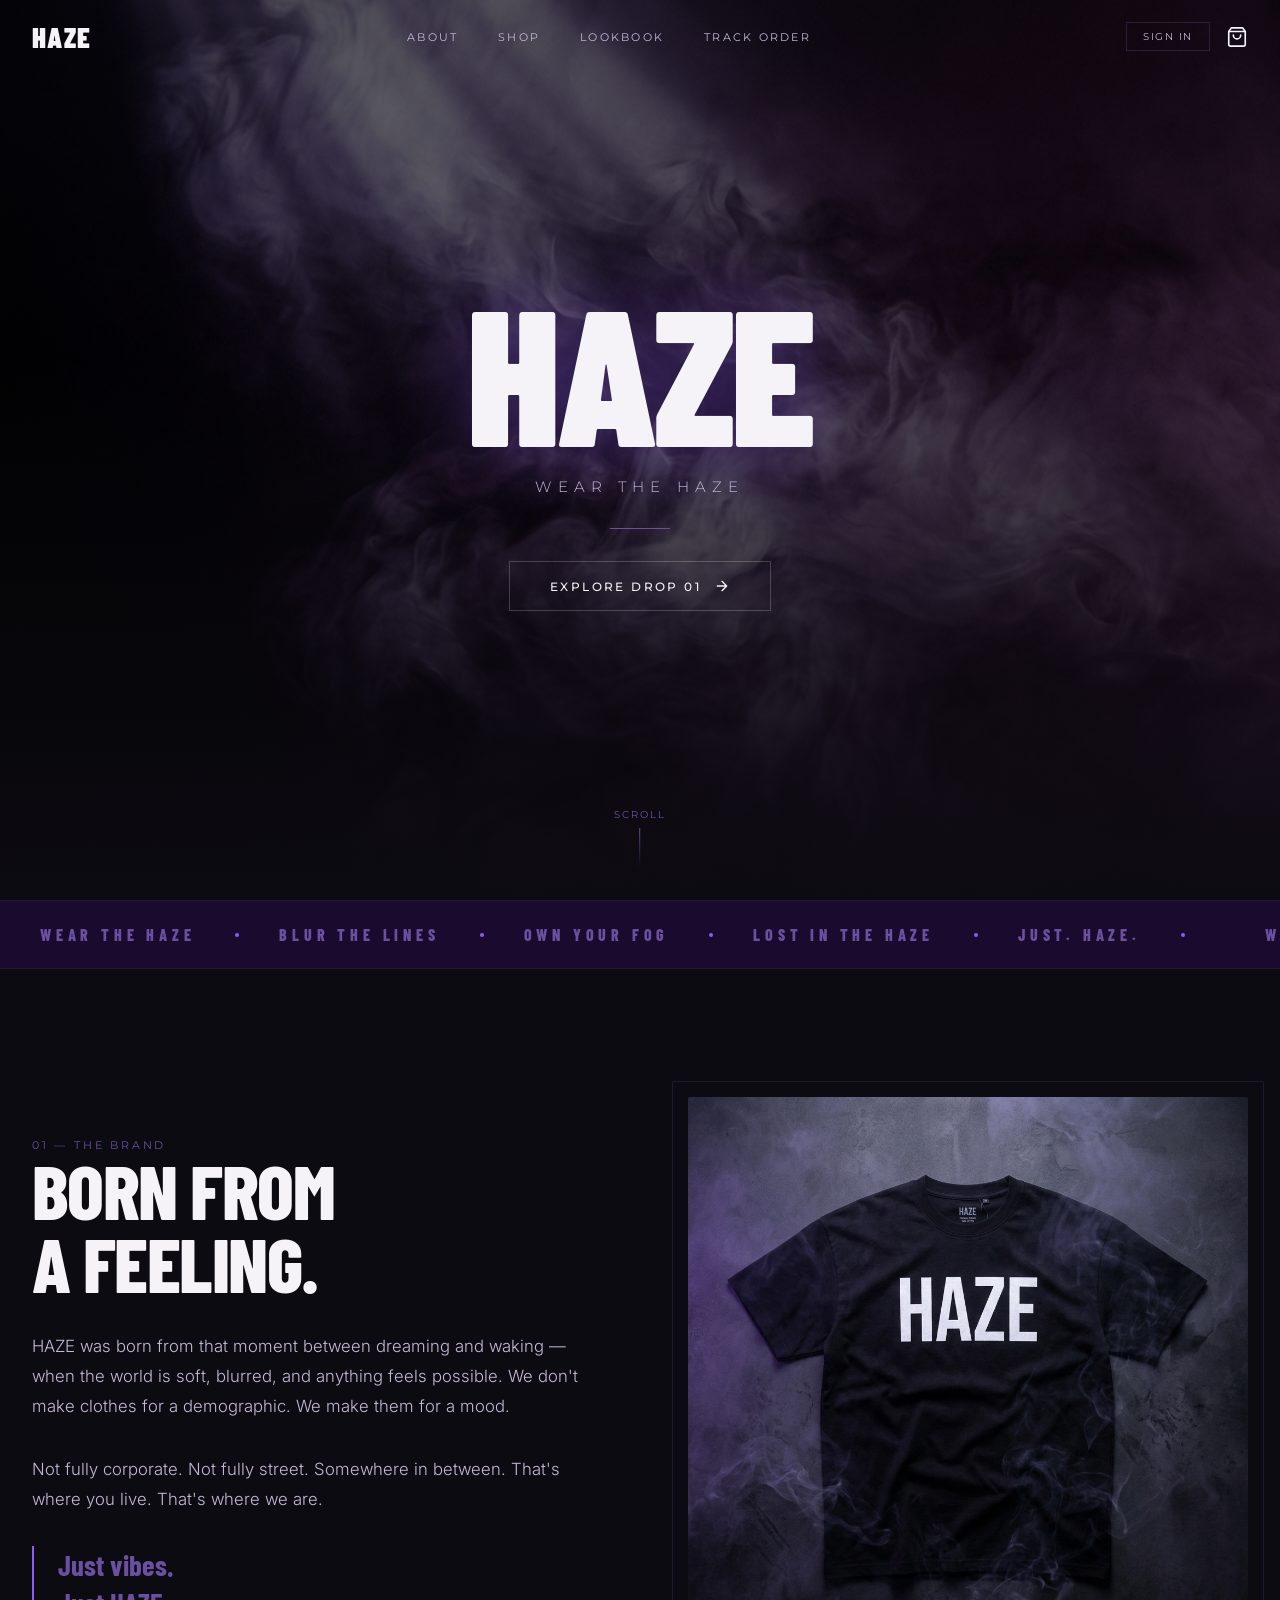
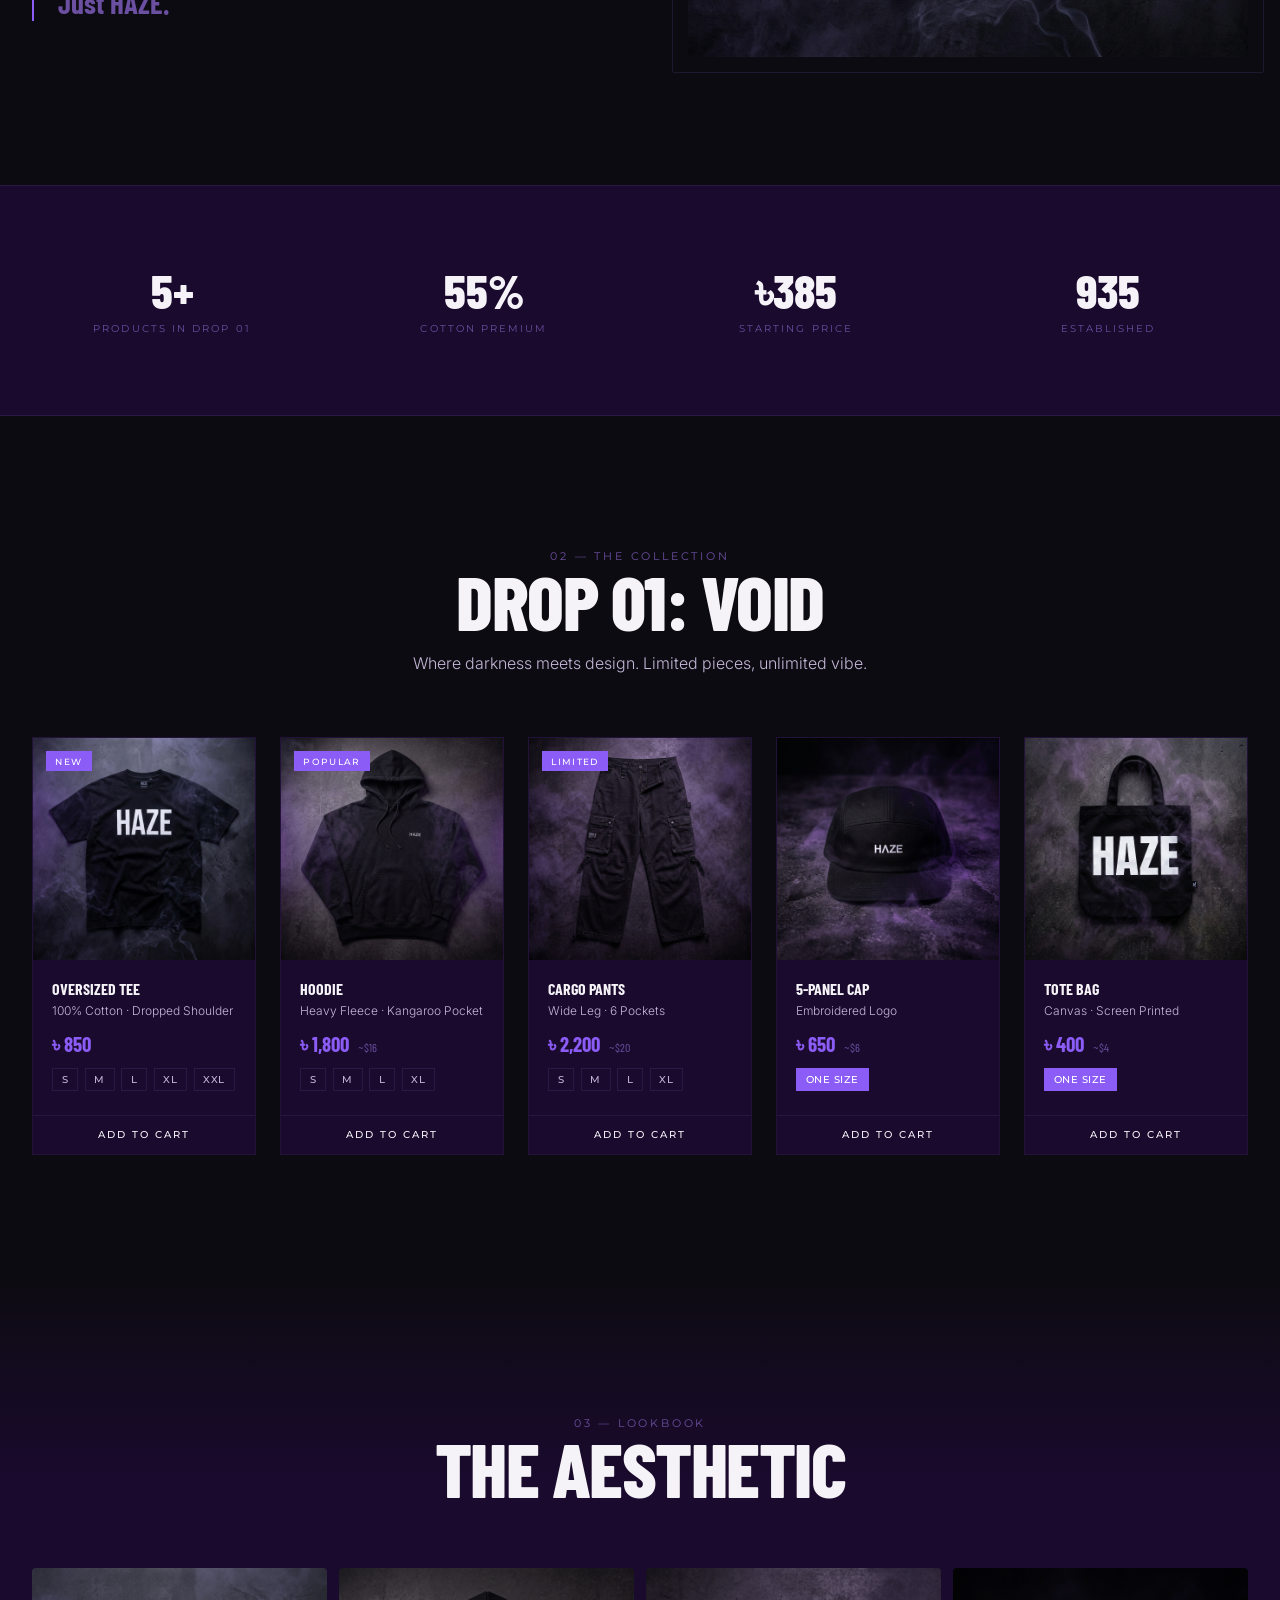
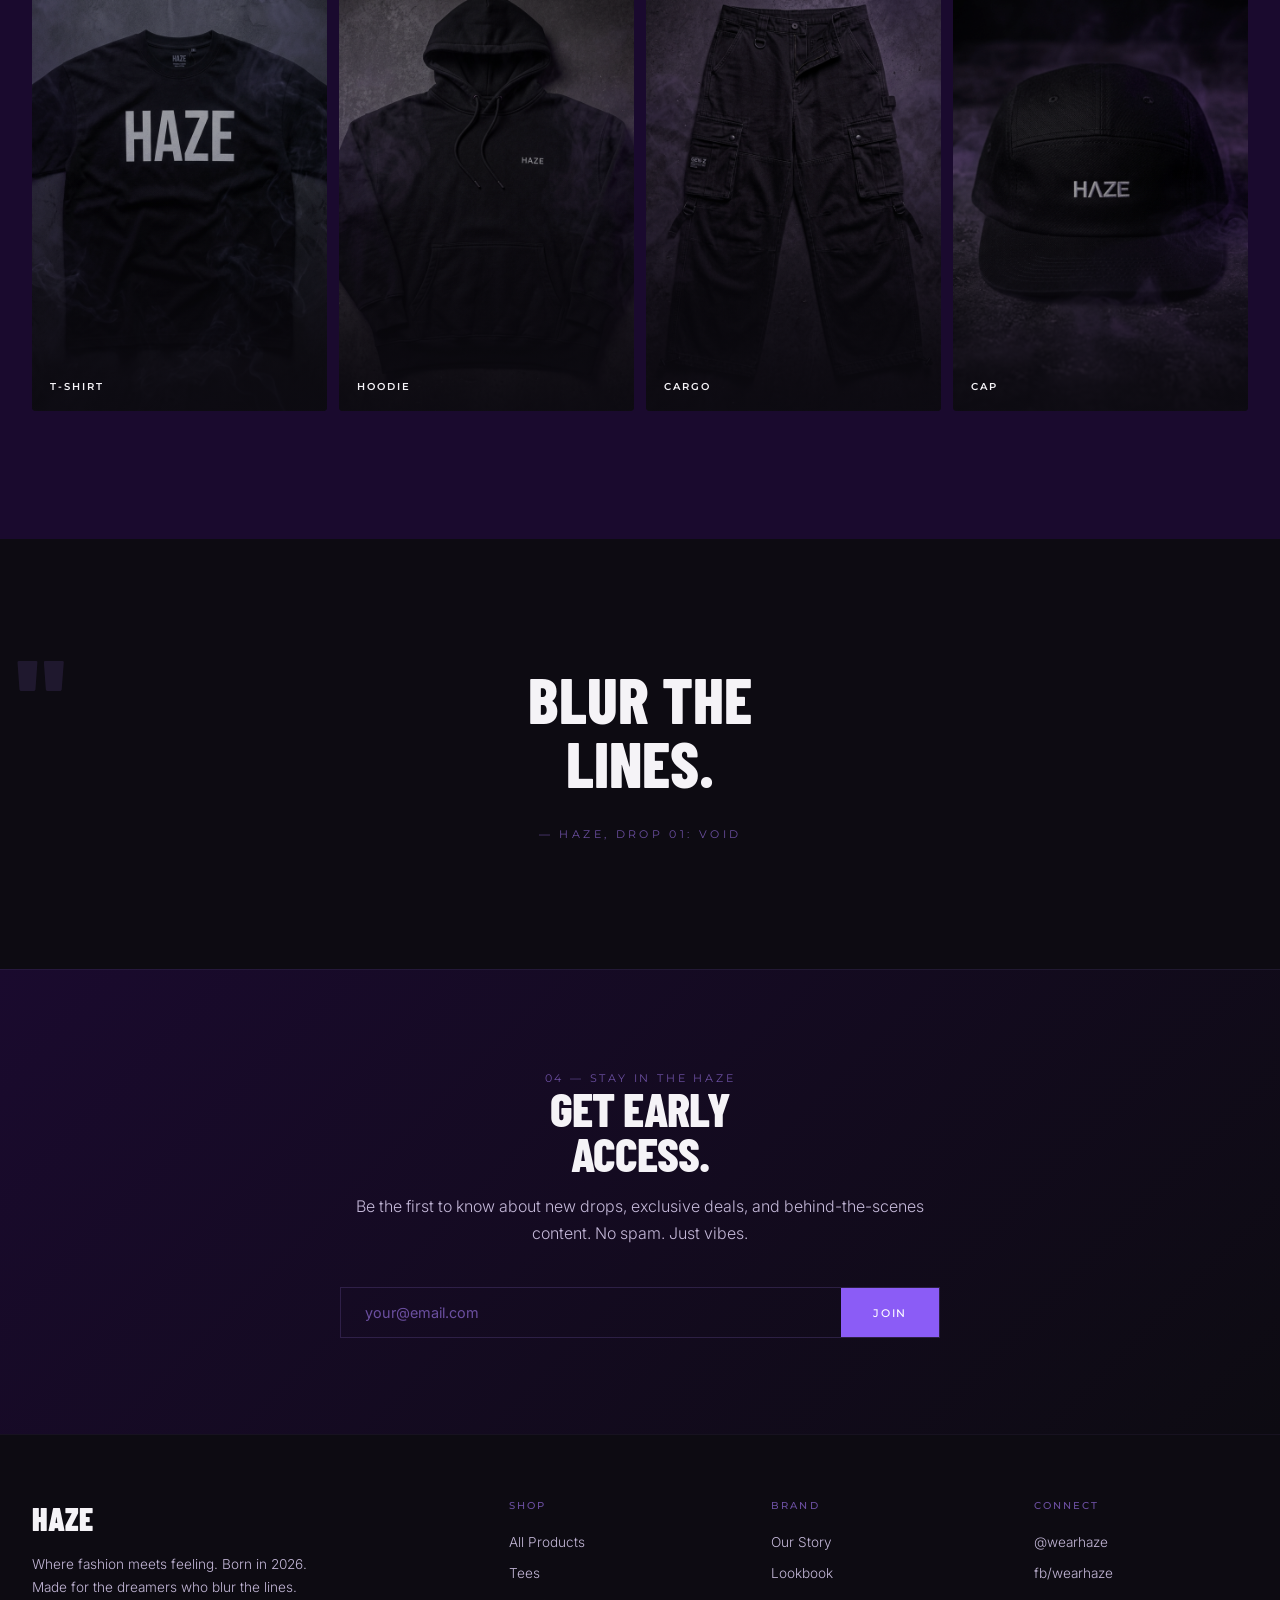
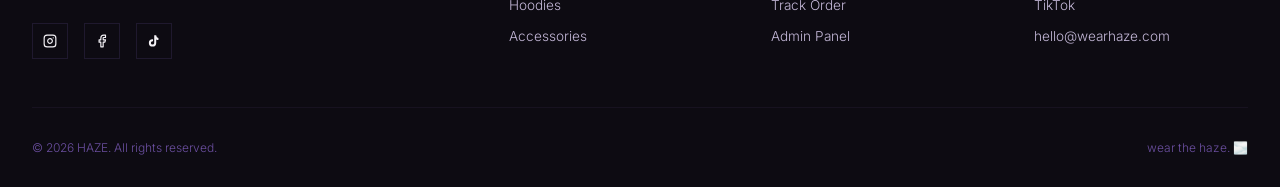
==== commit e4138415: "feat: size-specific stock management in admin and product frontend" ====
--- a/index.html
+++ b/index.html
@@ -615,7 +615,12 @@
                   <p class="product-desc">${p.description || ''}</p>
                   <div class="product-price">৳ ${p.price.toLocaleString()} ${origPriceHtml}</div>
                   <div class="size-selector" data-product="${p.id}">
-                    ${sizes.map((s, i) => `<span class="size-btn ${i === 0 ? 'selected' : ''}" data-size="${s}" onclick="selectSizeBtn(this)">${s}</span>`).join('')}
+                    ${sizes.map((s, i) => {
+                      let szStock = p.sizeStock && p.sizeStock[s] !== undefined ? p.sizeStock[s] : 1;
+                      let noStock = szStock <= 0;
+                      let extraStyle = noStock ? 'opacity:0.4;text-decoration:line-through;pointer-events:none' : '';
+                      return `<span class="size-btn ${i === 0 && !noStock ? 'selected' : ''}" data-size="${s}" onclick="selectSizeBtn(this)" style="${extraStyle}">${s}</span>`;
+                    }).join('')}
                   </div>
                 </div>
                 <button class="product-btn" onclick="addToCartFromCard('${p.id}',this)" ${isOutOfStock ? 'disabled style="opacity:.45;cursor:not-allowed;background:#555"' : ''}>${isOutOfStock ? 'Out of Stock' : 'Add to Cart'}</button>
